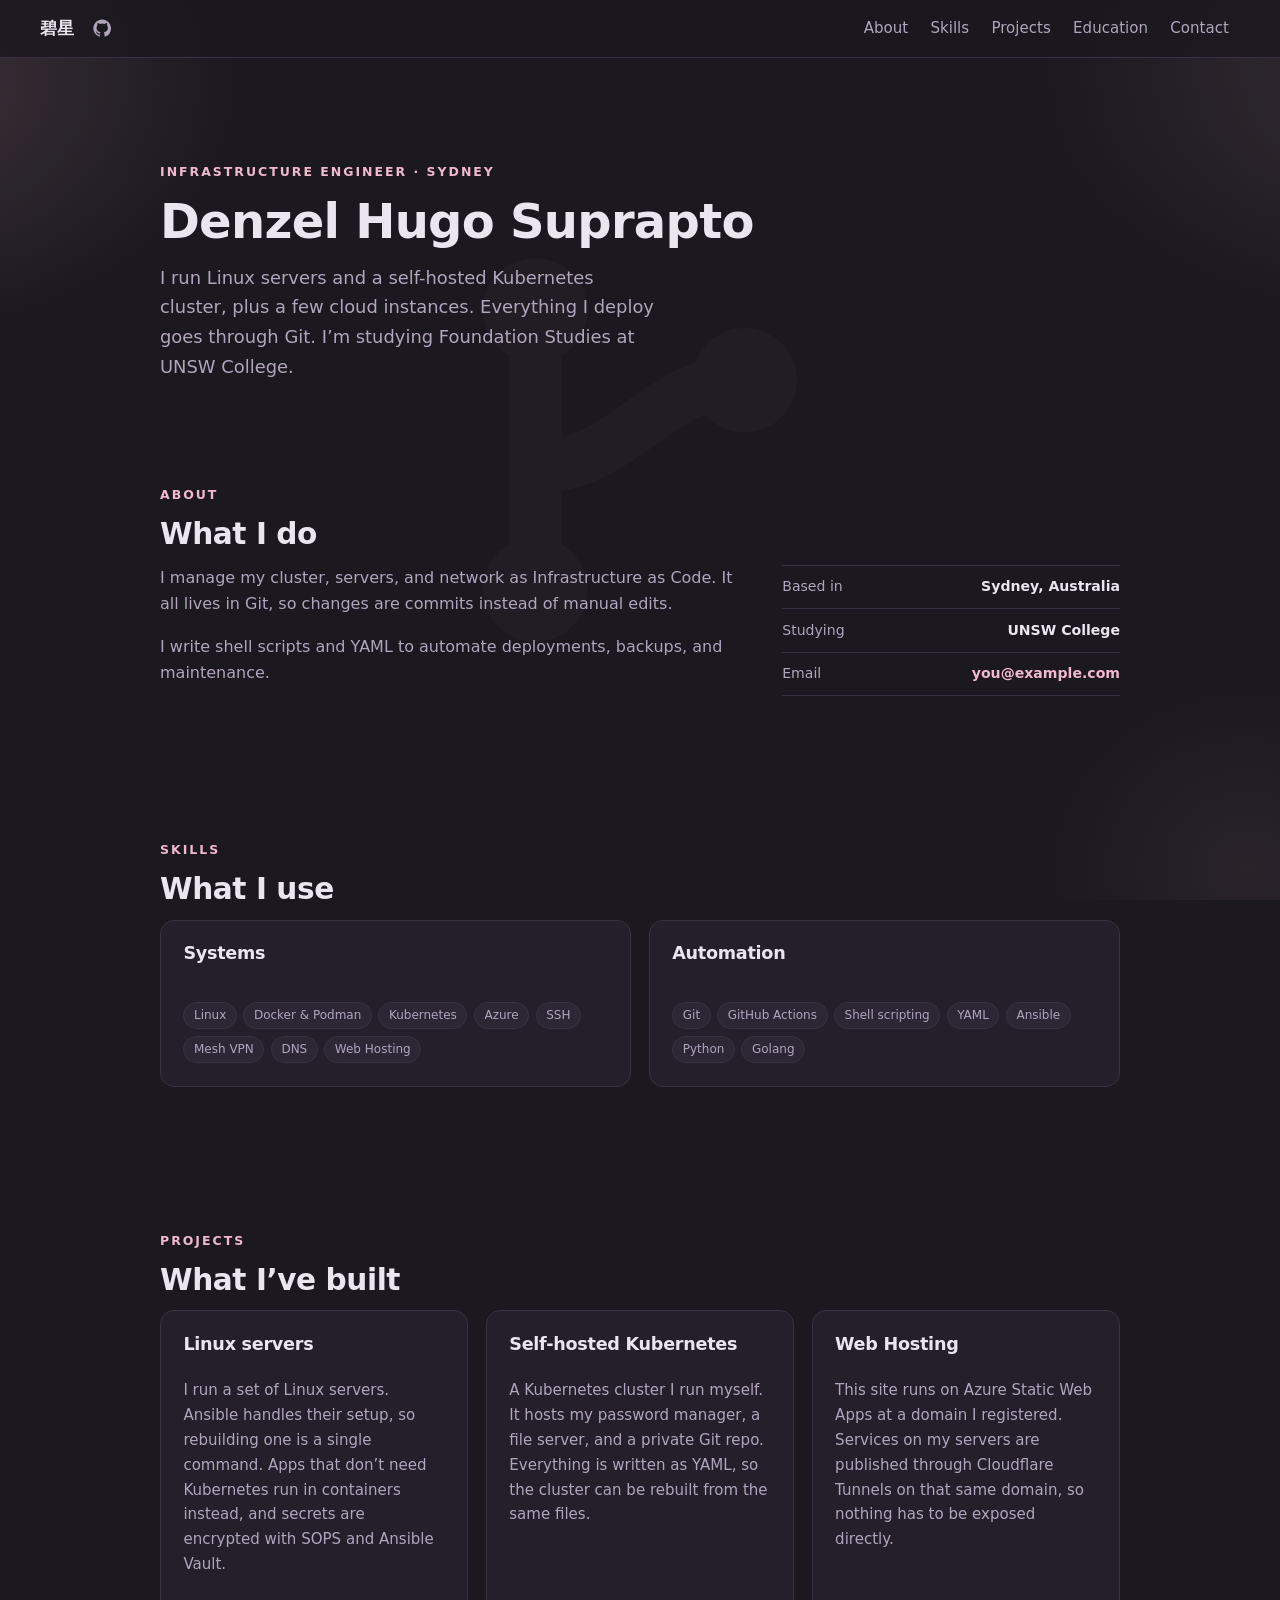
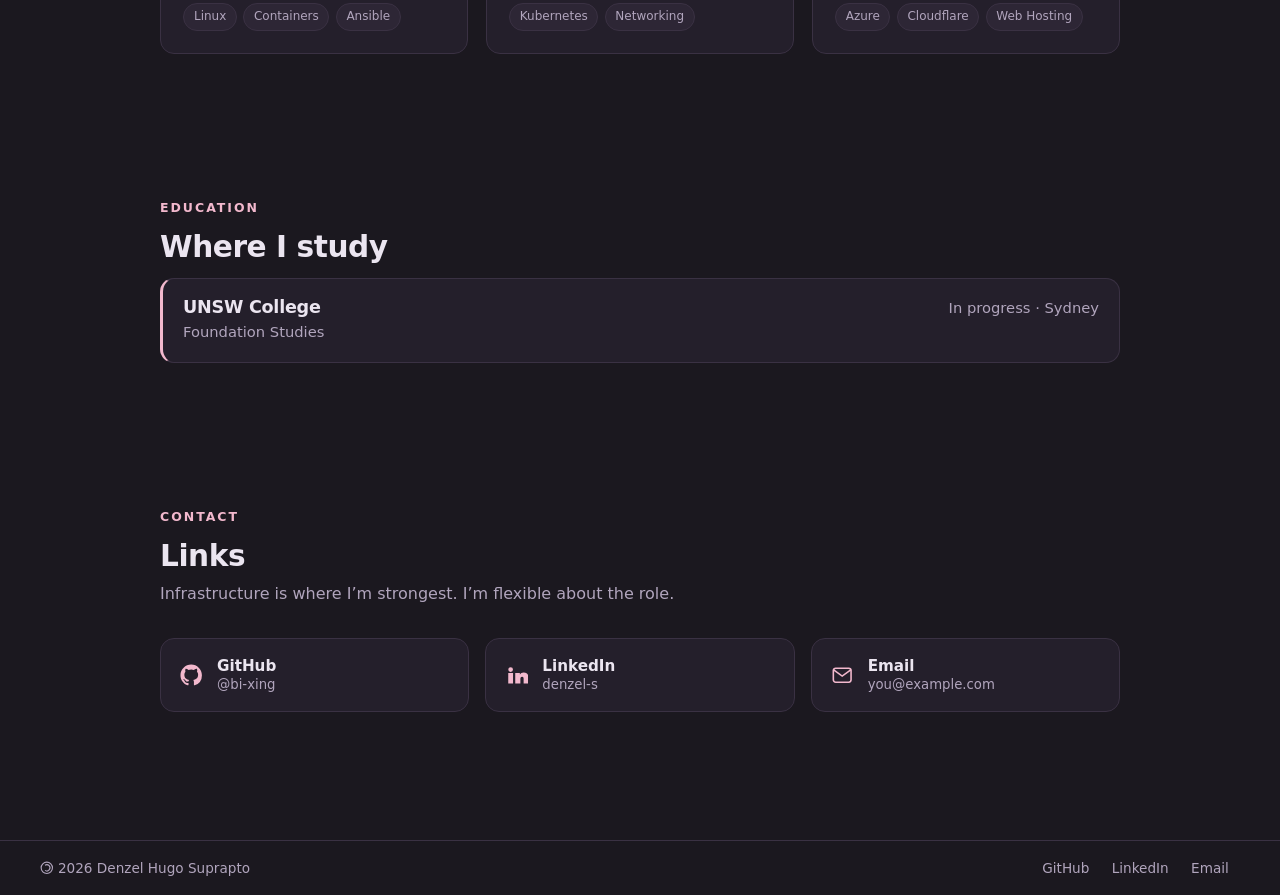
==== src/index.html @ eb2aede3 "Revert "updated title, added the email, edited icon to be cuter 🍥 and others" This reverts commit 9a" ====
<!DOCTYPE html>
<html lang="en">
<head>
<meta charset="utf-8">
<meta name="viewport" content="width=device-width, initial-scale=1">
<title>Denzel Hugo Suprapto — Infrastructure Engineer</title>
<meta name="description" content="Infrastructure engineer in Sydney. I run Linux servers, a self-hosted Kubernetes cluster, and GitOps pipelines. Studying Foundation Studies at UNSW College.">
<meta name="theme-color" content="#1b181f">
<meta name="color-scheme" content="dark">
<link rel="icon" href="favicon.svg" type="image/svg+xml">
<link rel="stylesheet" href="styles.css">
</head>
<body>
<a class="skip-link" href="#main">Skip to content</a>

<header class="site-header">
  <div class="container header-inner">
    <div class="brand-group">
      <a class="brand" href="#top">碧星</a>
      <a class="source" href="https://github.com/bi-xing/website" target="_blank" rel="noopener noreferrer" aria-label="Source code on GitHub">
        <svg viewBox="0 0 24 24" fill="currentColor" aria-hidden="true" focusable="false"><path d="M12 .5C5.73.5.5 5.73.5 12c0 5.08 3.29 9.39 7.86 10.91.58.11.79-.25.79-.56 0-.28-.01-1.02-.02-2-3.2.7-3.88-1.54-3.88-1.54-.52-1.33-1.28-1.68-1.28-1.68-1.05-.72.08-.7.08-.7 1.16.08 1.77 1.19 1.77 1.19 1.03 1.77 2.7 1.26 3.36.96.1-.75.4-1.26.73-1.55-2.55-.29-5.24-1.28-5.24-5.68 0-1.26.45-2.29 1.19-3.09-.12-.29-.52-1.46.11-3.05 0 0 .97-.31 3.18 1.18a11.1 11.1 0 0 1 5.8 0c2.2-1.49 3.17-1.18 3.17-1.18.63 1.59.23 2.76.11 3.05.74.8 1.19 1.83 1.19 3.09 0 4.41-2.69 5.38-5.25 5.67.41.36.78 1.06.78 2.14 0 1.55-.01 2.8-.01 3.18 0 .31.21.68.8.56A11.52 11.52 0 0 0 23.5 12C23.5 5.73 18.27.5 12 .5z"></path></svg>
        <span class="sr-only">(opens in a new tab)</span>
      </a>
    </div>
    <nav class="site-nav" aria-label="Primary">
      <ul>
        <li><a href="#about">About</a></li>
        <li><a href="#skills">Skills</a></li>
        <li><a href="#projects">Projects</a></li>
        <li><a href="#education">Education</a></li>
        <li><a href="#contact">Contact</a></li>
      </ul>
    </nav>
  </div>
</header>

<main id="main">
  <section class="hero" id="top">
    <div class="container">
      <p class="eyebrow">Infrastructure Engineer &middot; Sydney</p>
      <h1>Denzel Hugo Suprapto</h1>
      <p class="lede">I run Linux servers and a self-hosted Kubernetes cluster, plus a few cloud instances. Everything I deploy goes through Git. I&rsquo;m studying Foundation Studies at UNSW College.</p>
    </div>
  </section>

  <section class="section" id="about">
    <div class="container">
      <p class="eyebrow">About</p>
      <h2>What I do</h2>
      <div class="split">
        <div class="prose">
          <p>I manage my cluster, servers, and network as Infrastructure as Code. It all lives in Git, so changes are commits instead of manual edits.</p>
          <p>I write shell scripts and YAML to automate deployments, backups, and maintenance.</p>
        </div>
        <dl class="facts">
          <div><dt>Based in</dt><dd>Sydney, Australia</dd></div>
          <div><dt>Studying</dt><dd>UNSW College</dd></div>
          <!-- TODO: replace with the real email address. -->
          <div><dt>Email</dt><dd><a href="mailto:you@example.com">you@example.com</a></dd></div>
        </dl>
      </div>
    </div>
  </section>

  <section class="section" id="skills">
    <div class="container">
      <p class="eyebrow">Skills</p>
      <h2>What I use</h2>
      <div class="grid">
        <article class="card">
          <h3>Systems</h3>
          <ul class="tags tags-static">
            <li class="tag">Linux</li>
            <li class="tag">Docker &amp; Podman</li>
            <li class="tag">Kubernetes</li>
            <li class="tag">Azure</li>
            <li class="tag">SSH</li>
            <li class="tag">Mesh VPN</li>
            <li class="tag">DNS</li>
            <li class="tag">Web Hosting</li>
          </ul>
        </article>
        <article class="card">
          <h3>Automation</h3>
          <ul class="tags tags-static">
            <li class="tag">Git</li>
            <li class="tag">GitHub Actions</li>
            <li class="tag">Shell scripting</li>
            <li class="tag">YAML</li>
            <li class="tag">Ansible</li>
            <li class="tag">Python</li>
            <li class="tag">Golang</li>
          </ul>
        </article>
      </div>
    </div>
  </section>

  <section class="section" id="projects">
    <div class="container">
      <p class="eyebrow">Projects</p>
      <h2>What I&rsquo;ve built</h2>
      <div class="grid">
        <article class="card">
          <h3>Linux servers</h3>
          <p>I run a set of Linux servers. Ansible handles their setup, so rebuilding one is a single command. Apps that don&rsquo;t need Kubernetes run in containers instead, and secrets are encrypted with SOPS and Ansible Vault.</p>
          <ul class="tags">
            <li class="tag">Linux</li>
            <li class="tag">Containers</li>
            <li class="tag">Ansible</li>
          </ul>
        </article>
        <article class="card">
          <h3>Self-hosted Kubernetes</h3>
          <p>A Kubernetes cluster I run myself. It hosts my password manager, a file server, and a private Git repo. Everything is written as YAML, so the cluster can be rebuilt from the same files.</p>
          <ul class="tags">
            <li class="tag">Kubernetes</li>
            <li class="tag">Networking</li>
          </ul>
        </article>
        <article class="card">
          <h3>Web Hosting</h3>
          <p>This site runs on Azure Static Web Apps at a domain I registered. Services on my servers are published through Cloudflare Tunnels on that same domain, so nothing has to be exposed directly.</p>
          <ul class="tags">
            <li class="tag">Azure</li>
            <li class="tag">Cloudflare</li>
            <li class="tag">Web Hosting</li>
          </ul>
        </article>
      </div>
    </div>
  </section>

  <section class="section" id="education">
    <div class="container">
      <p class="eyebrow">Education</p>
      <h2>Where I study</h2>
      <ul class="entries">
        <li class="entry">
          <div>
            <h3>UNSW College</h3>
            <p>Foundation Studies</p>
          </div>
          <p class="entry-meta">In progress &middot; Sydney</p>
        </li>
      </ul>
    </div>
  </section>

  <section class="section" id="contact">
    <div class="container">
      <p class="eyebrow">Contact</p>
      <h2>Links</h2>
      <p class="section-note">Infrastructure is where I&rsquo;m strongest. I&rsquo;m flexible about the role.</p>
      <ul class="contact-list">
        <li>
          <a class="contact-card" href="https://github.com/bi-xing" target="_blank" rel="noopener noreferrer">
            <svg class="contact-icon" viewBox="0 0 24 24" fill="currentColor" aria-hidden="true" focusable="false">
              <path d="M12 .5C5.73.5.5 5.73.5 12c0 5.08 3.29 9.39 7.86 10.91.58.11.79-.25.79-.56 0-.28-.01-1.02-.02-2-3.2.7-3.88-1.54-3.88-1.54-.52-1.33-1.28-1.68-1.28-1.68-1.05-.72.08-.7.08-.7 1.16.08 1.77 1.19 1.77 1.19 1.03 1.77 2.7 1.26 3.36.96.1-.75.4-1.26.73-1.55-2.55-.29-5.24-1.28-5.24-5.68 0-1.26.45-2.29 1.19-3.09-.12-.29-.52-1.46.11-3.05 0 0 .97-.31 3.18 1.18a11.1 11.1 0 0 1 5.8 0c2.2-1.49 3.17-1.18 3.17-1.18.63 1.59.23 2.76.11 3.05.74.8 1.19 1.83 1.19 3.09 0 4.41-2.69 5.38-5.25 5.67.41.36.78 1.06.78 2.14 0 1.55-.01 2.8-.01 3.18 0 .31.21.68.8.56A11.52 11.52 0 0 0 23.5 12C23.5 5.73 18.27.5 12 .5z"></path>
            </svg>
            <span class="contact-body">
              <span class="contact-label">GitHub</span>
              <span class="contact-handle">@bi-xing</span>
            </span>
            <span class="sr-only">(opens in a new tab)</span>
          </a>
        </li>
        <li>
          <a class="contact-card" href="https://www.linkedin.com/in/denzel-s-09708a3b6/" target="_blank" rel="noopener noreferrer">
            <svg class="contact-icon" viewBox="0 0 24 24" fill="currentColor" aria-hidden="true" focusable="false">
              <path d="M4.98 3.5a2.5 2.5 0 1 1 0 5 2.5 2.5 0 0 1 0-5zM2.4 9.75h5.16V21H2.4zM9.9 9.75h4.95v1.54h.07c.69-1.17 2.12-2.1 4.02-2.1 4.3 0 5.1 2.62 5.1 6.03V21h-5.16v-4.7c0-1.12-.02-2.56-1.6-2.56-1.6 0-1.85 1.2-1.85 2.48V21H9.9z"></path>
            </svg>
            <span class="contact-body">
              <span class="contact-label">LinkedIn</span>
              <span class="contact-handle">denzel-s</span>
            </span>
            <span class="sr-only">(opens in a new tab)</span>
          </a>
        </li>

        <!-- TODO: replace with the real email address. -->
        <li>
          <a class="contact-card" href="mailto:you@example.com">
            <svg class="contact-icon" viewBox="0 0 24 24" fill="none" stroke="currentColor" stroke-width="1.7" stroke-linecap="round" aria-hidden="true" focusable="false">
              <rect x="2.5" y="4.5" width="19" height="15" rx="2.5"></rect>
              <path d="m3.2 6.5 8.8 6.4 8.8-6.4"></path>
            </svg>
            <span class="contact-body">
              <span class="contact-label">Email</span>
              <span class="contact-handle">you@example.com</span>
            </span>
          </a>
        </li>
      </ul>
    </div>
  </section>
</main>

<footer class="site-footer">
  <div class="container footer-inner">
    <p class="footer-note"><svg class="copyleft" viewBox="0 0 24 24" fill="none" stroke="currentColor" stroke-width="2" aria-hidden="true" focusable="false"><circle cx="12" cy="12" r="10"></circle><path d="M8.85 7.5A5.5 5.5 0 1 1 8.85 16.5"></path></svg> 2026 Denzel Hugo Suprapto</p>
    <ul class="footer-links">
      <li><a href="https://github.com/bi-xing" target="_blank" rel="noopener noreferrer">GitHub</a></li>
      <li><a href="https://www.linkedin.com/in/denzel-s-09708a3b6/" target="_blank" rel="noopener noreferrer">LinkedIn</a></li>
      <!-- TODO: replace with the real email address. -->
      <li><a href="mailto:you@example.com">Email</a></li>
    </ul>
  </div>
</footer>
</body>
</html>
---- src/styles.css ----
:root {
  color-scheme: dark;

  --bg: #1b181f;
  --surface: #241f2b;
  --surface-2: #2d2635;
  --text: #ebe5f0;
  --muted: #b1a5bd;
  --border: #3a3143;
  --accent: #f2b8cd;
  --accent-ink: #2a1a22;
  --accent-quiet: rgba(242, 184, 205, 0.13);
  --accent-orb: rgba(242, 184, 205, 0.07);
  --ok: #83d6a8;
  --shadow: 0 14px 34px -22px rgba(0, 0, 0, 0.95);
  --header-bg: rgba(27, 24, 31, 0.78);

  --font: ui-sans-serif, system-ui, -apple-system, "Segoe UI", Roboto,
    "Helvetica Neue", Arial, sans-serif;
  --radius: 14px;
  --maxw: 60rem;
  --ease: background-color 0.25s ease, color 0.25s ease, border-color 0.25s ease;
}

*,
*::before,
*::after {
  box-sizing: border-box;
}

html {
  scroll-behavior: smooth;
}

body {
  margin: 0;
  background-color: var(--bg);
  color: var(--text);
  font: 16px/1.65 var(--font);
  -webkit-font-smoothing: antialiased;
  transition: var(--ease);
}

body::before {
  content: "";
  position: fixed;
  inset: 0;
  z-index: -1;
  pointer-events: none;
  background:
    radial-gradient(48rem 26rem at -17rem 5rem, var(--accent-quiet), transparent 68%),
    radial-gradient(34rem 22rem at calc(100% + 8rem) 5rem, var(--accent-quiet), transparent 70%),
    radial-gradient(24rem 20rem at -4.5rem 5rem, var(--accent-orb), transparent 84%),
    radial-gradient(20rem 18rem at calc(100% - 2rem) calc(100% - 2rem), var(--accent-orb), transparent 68%);
}

@media (prefers-reduced-motion: no-preference) {
  body::before {
    animation: orb-drift 42s ease-in-out infinite alternate;
  }
}

@keyframes orb-drift {
  from {
    transform: translate3d(-3%, -2%, 0) scale(1);
  }
  to {
    transform: translate3d(3%, 2.5%, 0) scale(1.08);
  }
}

body::after {
  content: "";
  position: fixed;
  inset: 0;
  margin: auto;
  width: 62vmin;
  height: 62vmin;
  z-index: -1;
  pointer-events: none;
  opacity: 0.03;
  background: url("logo.svg") no-repeat center / contain;
}

h1,
h2,
h3 {
  line-height: 1.16;
  letter-spacing: -0.015em;
  margin: 0 0 0.85rem;
  text-wrap: balance;
}

h1 {
  font-size: clamp(2rem, 5.2vw, 3rem);
  max-width: 34ch;
}

h2 {
  font-size: clamp(1.4rem, 3vw, 1.85rem);
}

h3 {
  font-size: 1.1rem;
}

p {
  margin: 0 0 1rem;
}

p:last-child {
  margin-bottom: 0;
}

a {
  color: var(--accent);
}

:focus-visible {
  outline: 2px solid var(--accent);
  outline-offset: 3px;
}

.container {
  width: min(100% - 2.5rem, var(--maxw));
  margin-inline: auto;
}

.sr-only {
  position: absolute;
  width: 1px;
  height: 1px;
  margin: -1px;
  padding: 0;
  overflow: hidden;
  clip-path: inset(50%);
  white-space: nowrap;
  border: 0;
}

.skip-link {
  position: absolute;
  left: -9999px;
}

.skip-link:focus {
  left: 1rem;
  top: 1rem;
  z-index: 50;
  padding: 0.6rem 1rem;
  border-radius: 999px;
  background: var(--accent);
  color: var(--accent-ink);
  font-weight: 600;
  text-decoration: none;
}

.site-header {
  position: sticky;
  top: 0;
  z-index: 20;
  background: var(--header-bg);
  border-bottom: 1px solid var(--border);
  backdrop-filter: blur(10px);
  transition: var(--ease);
}

.header-inner {
  display: flex;
  align-items: center;
  justify-content: space-between;
  gap: 1rem;
  width: 100%;
  max-width: none;
  padding-inline: clamp(1.25rem, 4vw, 2.5rem);
}

.brand {
  font-weight: 700;
  font-size: 1.05rem;
  letter-spacing: -0.01em;
  color: var(--text);
  text-decoration: none;
}

.brand-group {
  display: flex;
  align-items: center;
  gap: 0.9rem;
}

.source {
  display: flex;
  align-items: center;
  justify-content: center;
  padding: 0.3rem;
  color: var(--muted);
  transition: var(--ease);
}

.source svg {
  width: 1.15rem;
  height: 1.15rem;
}

.source:hover {
  color: var(--accent);
}

.site-nav ul {
  display: flex;
  align-items: center;
  margin: 0;
  padding: 0;
  list-style: none;
}

.site-nav li {
  display: flex;
}

.site-nav a {
  display: flex;
  align-items: center;
  padding: 1rem 0.7rem;
  color: var(--muted);
  font-size: 0.94rem;
  font-weight: 500;
  text-decoration: none;
  transition: var(--ease);
}

.site-nav a:hover {
  color: var(--accent);
  background: var(--accent-quiet);
}

.hero {
  padding-block: clamp(3.5rem, 10vw, 6.5rem) clamp(1rem, 3vw, 2rem);
}

.eyebrow {
  margin: 0 0 0.7rem;
  font-size: 0.78rem;
  font-weight: 700;
  letter-spacing: 0.16em;
  text-transform: uppercase;
  color: var(--accent);
}

.lede {
  max-width: 44ch;
  margin-bottom: 1.7rem;
  font-size: clamp(1rem, 1.6vw, 1.12rem);
  color: var(--muted);
}

.section {
  padding-block: clamp(2.75rem, 7vw, 4.5rem);
  scroll-margin-top: 5rem;
}

.section-note {
  max-width: 60ch;
  margin: -0.35rem 0 1.9rem;
  color: var(--muted);
  text-wrap: balance;
}

.split {
  display: grid;
  grid-template-columns: minmax(0, 1.7fr) minmax(0, 1fr);
  gap: clamp(1.5rem, 4vw, 3rem);
  align-items: start;
}

.prose p {
  color: var(--muted);
}

.facts {
  margin: 0;
  border-top: 1px solid var(--border);
}

.facts > div {
  display: flex;
  justify-content: space-between;
  gap: 1rem;
  padding: 0.6rem 0;
  border-bottom: 1px solid var(--border);
}

.facts dt {
  color: var(--muted);
  font-size: 0.88rem;
}

.facts dd {
  margin: 0;
  font-size: 0.88rem;
  font-weight: 600;
  text-align: right;
}

.facts dd a {
  text-decoration: none;
}

.entries {
  display: grid;
  gap: 0.85rem;
  margin: 0;
  padding: 0;
  list-style: none;
}

.entry {
  display: flex;
  flex-wrap: wrap;
  align-items: baseline;
  justify-content: space-between;
  gap: 0.2rem 1.25rem;
  padding: 1.1rem 1.25rem;
  border: 1px solid var(--border);
  border-left: 3px solid var(--accent);
  border-radius: var(--radius);
  background: var(--surface);
  transition: var(--ease);
}

.entry h3 {
  margin: 0 0 0.15rem;
}

.entry p {
  margin: 0;
  color: var(--muted);
  font-size: 0.92rem;
}

.entry-meta {
  font-size: 0.85rem;
}

.grid {
  display: grid;
  grid-template-columns: repeat(auto-fit, minmax(min(17rem, 100%), 1fr));
  gap: 1.1rem;
}

.card {
  display: flex;
  flex-direction: column;
  gap: 0.65rem;
  padding: 1.4rem;
  border: 1px solid var(--border);
  border-radius: var(--radius);
  background: var(--surface);
  transition: var(--ease), transform 0.18s ease, box-shadow 0.18s ease;
}

.card:hover {
  border-color: var(--accent);
  box-shadow: var(--shadow);
  transform: translateY(-3px);
}

.card p {
  color: var(--muted);
  font-size: 0.94rem;
}

.tags {
  display: flex;
  flex-wrap: wrap;
  gap: 0.4rem;
  margin: auto 0 0;
  padding: 0;
  list-style: none;
}

.tags-static {
  margin-top: 0.9rem;
}

.tag {
  padding: 0.18rem 0.6rem;
  border: 1px solid var(--border);
  border-radius: 999px;
  background: var(--surface-2);
  color: var(--muted);
  font-size: 0.75rem;
}

.contact-list {
  display: grid;
  grid-template-columns: repeat(auto-fit, minmax(min(16rem, 100%), 1fr));
  gap: 1rem;
  margin: 0;
  padding: 0;
  list-style: none;
}

.contact-card {
  display: flex;
  align-items: center;
  gap: 0.9rem;
  height: 100%;
  padding: 1.05rem 1.2rem;
  border: 1px solid var(--border);
  border-radius: var(--radius);
  background: var(--surface);
  color: var(--text);
  text-decoration: none;
  transition: var(--ease), transform 0.18s ease;
}

a.contact-card:hover {
  border-color: var(--accent);
  transform: translateY(-3px);
}

.contact-icon {
  flex: none;
  width: 1.4rem;
  height: 1.4rem;
  color: var(--accent);
}

.contact-body {
  display: flex;
  flex-direction: column;
  line-height: 1.35;
}

.contact-label {
  font-weight: 600;
  font-size: 0.95rem;
}

.contact-handle {
  color: var(--muted);
  font-size: 0.83rem;
}

.site-footer {
  margin-top: clamp(2rem, 5vw, 3.5rem);
  border-top: 1px solid var(--border);
}

.footer-inner {
  display: flex;
  flex-wrap: wrap;
  align-items: center;
  justify-content: space-between;
  gap: 0.75rem 1.5rem;
  width: 100%;
  max-width: none;
  padding-inline: clamp(1.25rem, 4vw, 2.5rem);
}

.footer-note {
  margin: 0;
  color: var(--muted);
  font-size: 0.85rem;
}

.copyleft {
  width: 1em;
  height: 1em;
  vertical-align: -0.125em;
}

.footer-links {
  display: flex;
  flex-wrap: wrap;
  margin: 0;
  padding: 0;
  list-style: none;
  font-size: 0.85rem;
}

.footer-links li {
  display: flex;
}

.footer-links a {
  display: flex;
  align-items: center;
  padding: 1rem 0.7rem;
  color: var(--muted);
  text-decoration: none;
  transition: var(--ease);
}

.footer-links a:hover {
  color: var(--accent);
  background: var(--accent-quiet);
}

@media (max-width: 42rem) {
  .split {
    grid-template-columns: 1fr;
  }

  .header-inner {
    flex-wrap: wrap;
    row-gap: 0;
  }

  .site-nav ul {
    flex-wrap: wrap;
    row-gap: 0;
  }

  .site-nav a {
    padding-block: 0.65rem;
    font-size: 0.88rem;
  }
}

@media (prefers-reduced-motion: reduce) {
  html {
    scroll-behavior: auto;
  }

  *,
  *::before,
  *::after {
    transition-duration: 0.01ms !important;
    animation-duration: 0.01ms !important;
  }
}
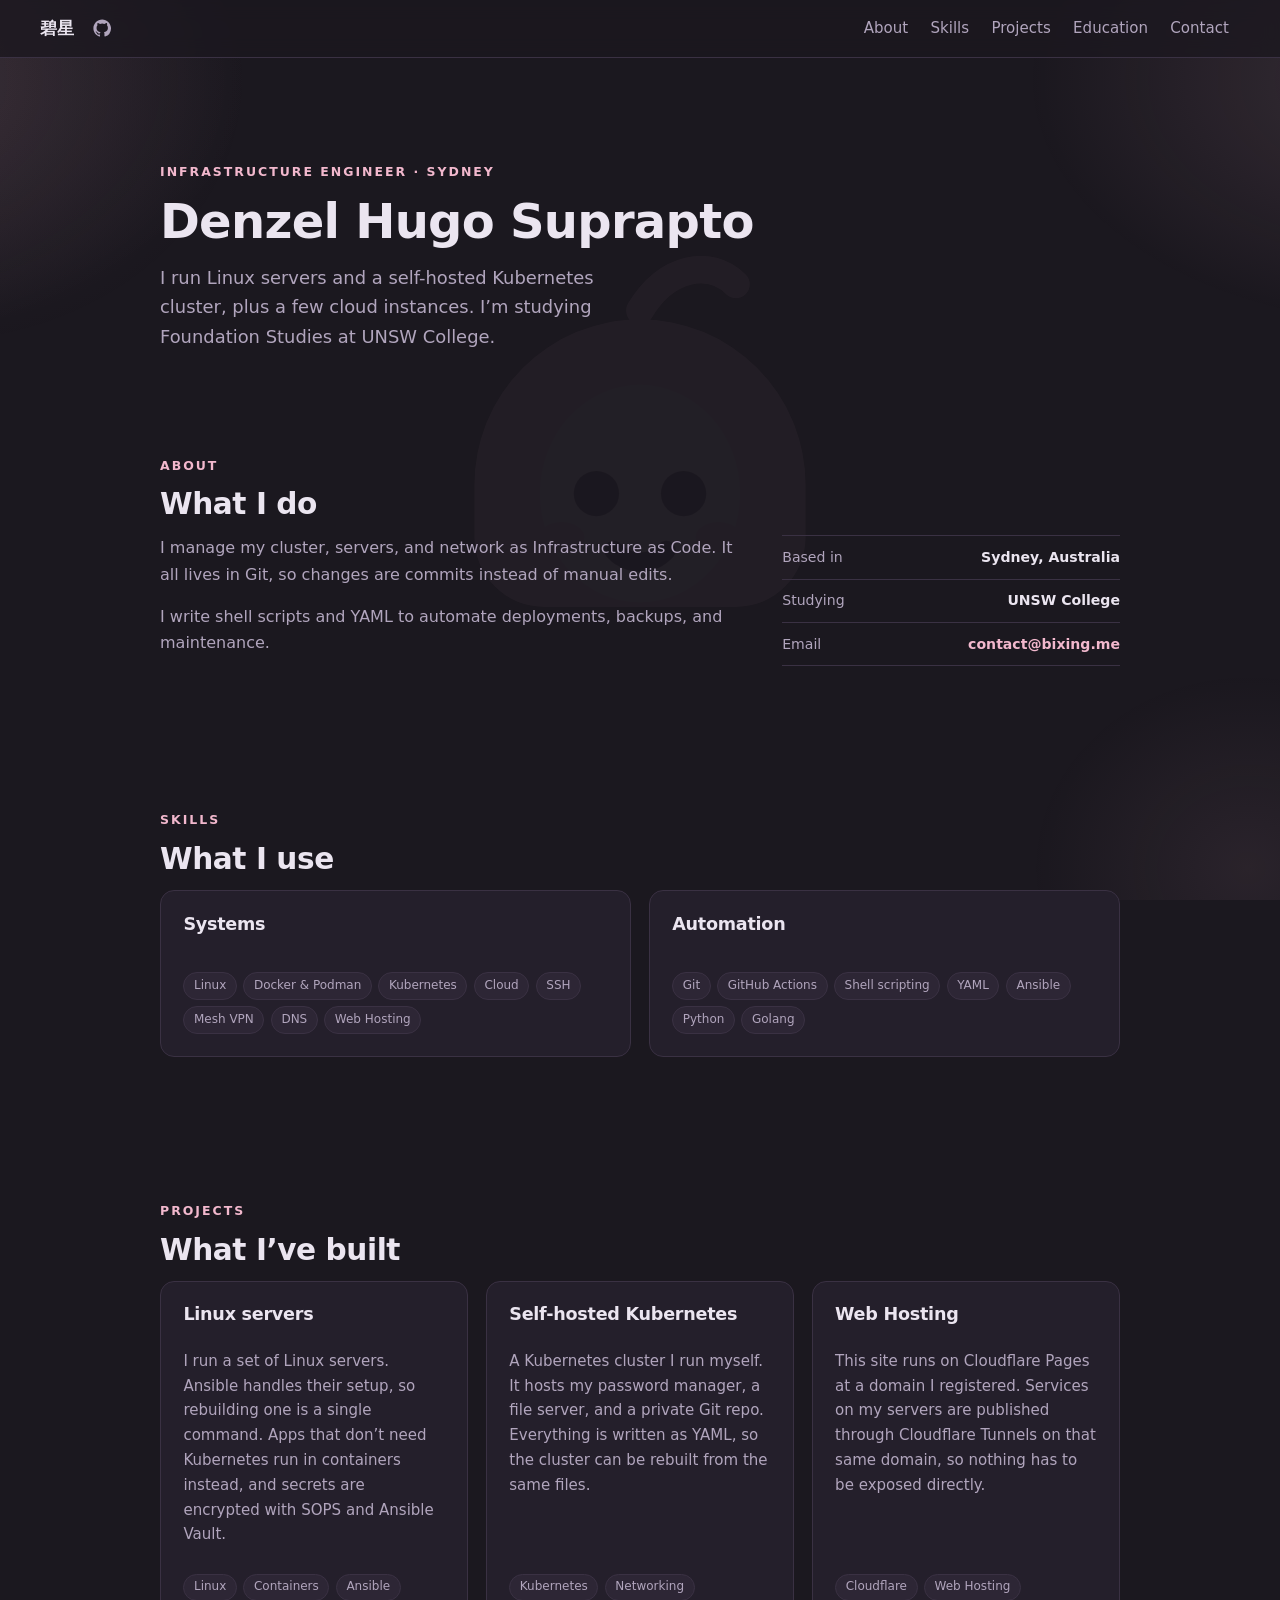
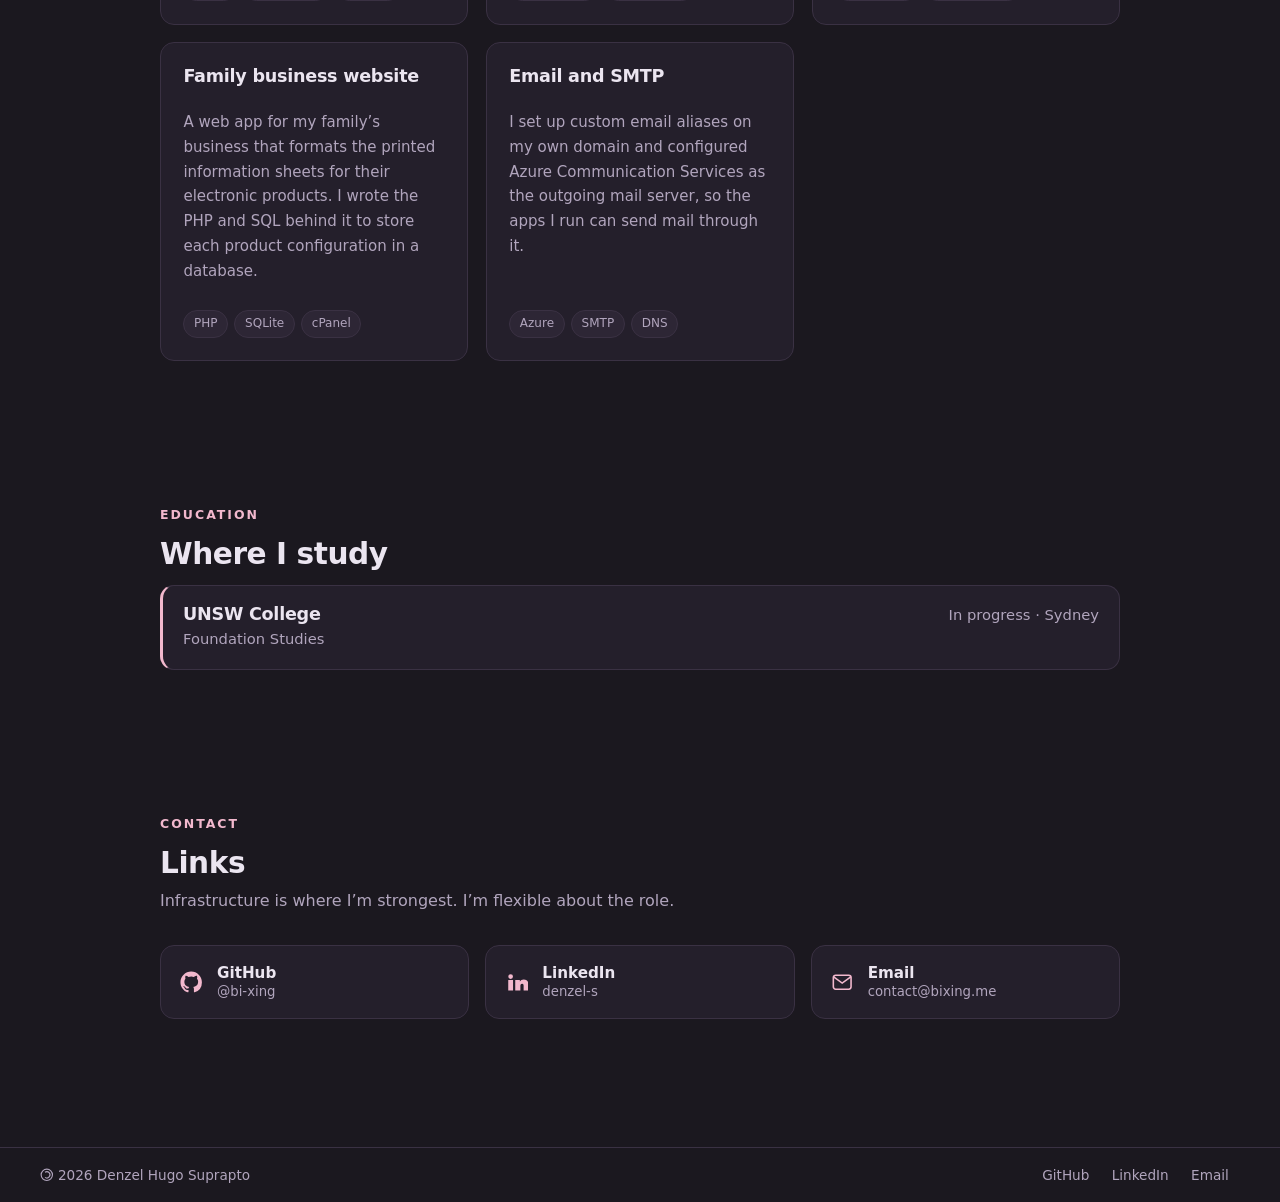
==== commit 1ef5cd6c: "updated title, added email, and edited the icon to be cuter 🍥 and others" ====
--- a/src/index.html
+++ b/src/index.html
@@ -3,7 +3,7 @@
 <head>
 <meta charset="utf-8">
 <meta name="viewport" content="width=device-width, initial-scale=1">
-<title>Denzel Hugo Suprapto — Infrastructure Engineer</title>
+<title>My Portfolio</title>
 <meta name="description" content="Infrastructure engineer in Sydney. I run Linux servers, a self-hosted Kubernetes cluster, and GitOps pipelines. Studying Foundation Studies at UNSW College.">
 <meta name="theme-color" content="#1b181f">
 <meta name="color-scheme" content="dark">
@@ -39,7 +39,7 @@
     <div class="container">
       <p class="eyebrow">Infrastructure Engineer &middot; Sydney</p>
       <h1>Denzel Hugo Suprapto</h1>
-      <p class="lede">I run Linux servers and a self-hosted Kubernetes cluster, plus a few cloud instances. Everything I deploy goes through Git. I&rsquo;m studying Foundation Studies at UNSW College.</p>
+      <p class="lede">I run Linux servers and a self-hosted Kubernetes cluster, plus a few cloud instances. I&rsquo;m studying Foundation Studies at UNSW College.</p>
     </div>
   </section>
 
@@ -55,8 +55,7 @@
         <dl class="facts">
           <div><dt>Based in</dt><dd>Sydney, Australia</dd></div>
           <div><dt>Studying</dt><dd>UNSW College</dd></div>
-          <!-- TODO: replace with the real email address. -->
-          <div><dt>Email</dt><dd><a href="mailto:you@example.com">you@example.com</a></dd></div>
+          <div><dt>Email</dt><dd><a href="mailto:contact@bixing.me">contact@bixing.me</a></dd></div>
         </dl>
       </div>
     </div>
@@ -73,7 +72,7 @@
             <li class="tag">Linux</li>
             <li class="tag">Docker &amp; Podman</li>
             <li class="tag">Kubernetes</li>
-            <li class="tag">Azure</li>
+            <li class="tag">Cloud</li>
             <li class="tag">SSH</li>
             <li class="tag">Mesh VPN</li>
             <li class="tag">DNS</li>
@@ -120,11 +119,28 @@
         </article>
         <article class="card">
           <h3>Web Hosting</h3>
-          <p>This site runs on Azure Static Web Apps at a domain I registered. Services on my servers are published through Cloudflare Tunnels on that same domain, so nothing has to be exposed directly.</p>
-          <ul class="tags">
-            <li class="tag">Azure</li>
+          <p>This site runs on Cloudflare Pages at a domain I registered. Services on my servers are published through Cloudflare Tunnels on that same domain, so nothing has to be exposed directly.</p>
+          <ul class="tags">
             <li class="tag">Cloudflare</li>
             <li class="tag">Web Hosting</li>
+          </ul>
+        </article>
+        <article class="card">
+          <h3>Family business website</h3>
+          <p>A web app for my family&rsquo;s business that formats the printed information sheets for their electronic products. I wrote the PHP and SQL behind it to store each product configuration in a database.</p>
+          <ul class="tags">
+            <li class="tag">PHP</li>
+            <li class="tag">SQLite</li>
+            <li class="tag">cPanel</li>
+          </ul>
+        </article>
+        <article class="card">
+          <h3>Email and SMTP</h3>
+          <p>I set up custom email aliases on my own domain and configured Azure Communication Services as the outgoing mail server, so the apps I run can send mail through it.</p>
+          <ul class="tags">
+            <li class="tag">Azure</li>
+            <li class="tag">SMTP</li>
+            <li class="tag">DNS</li>
           </ul>
         </article>
       </div>
@@ -178,16 +194,15 @@
           </a>
         </li>
 
-        <!-- TODO: replace with the real email address. -->
         <li>
-          <a class="contact-card" href="mailto:you@example.com">
+          <a class="contact-card" href="mailto:contact@bixing.me">
             <svg class="contact-icon" viewBox="0 0 24 24" fill="none" stroke="currentColor" stroke-width="1.7" stroke-linecap="round" aria-hidden="true" focusable="false">
               <rect x="2.5" y="4.5" width="19" height="15" rx="2.5"></rect>
               <path d="m3.2 6.5 8.8 6.4 8.8-6.4"></path>
             </svg>
             <span class="contact-body">
               <span class="contact-label">Email</span>
-              <span class="contact-handle">you@example.com</span>
+              <span class="contact-handle">contact@bixing.me</span>
             </span>
           </a>
         </li>
@@ -202,8 +217,7 @@
     <ul class="footer-links">
       <li><a href="https://github.com/bi-xing" target="_blank" rel="noopener noreferrer">GitHub</a></li>
       <li><a href="https://www.linkedin.com/in/denzel-s-09708a3b6/" target="_blank" rel="noopener noreferrer">LinkedIn</a></li>
-      <!-- TODO: replace with the real email address. -->
-      <li><a href="mailto:you@example.com">Email</a></li>
+      <li><a href="mailto:contact@bixing.me">Email</a></li>
     </ul>
   </div>
 </footer>
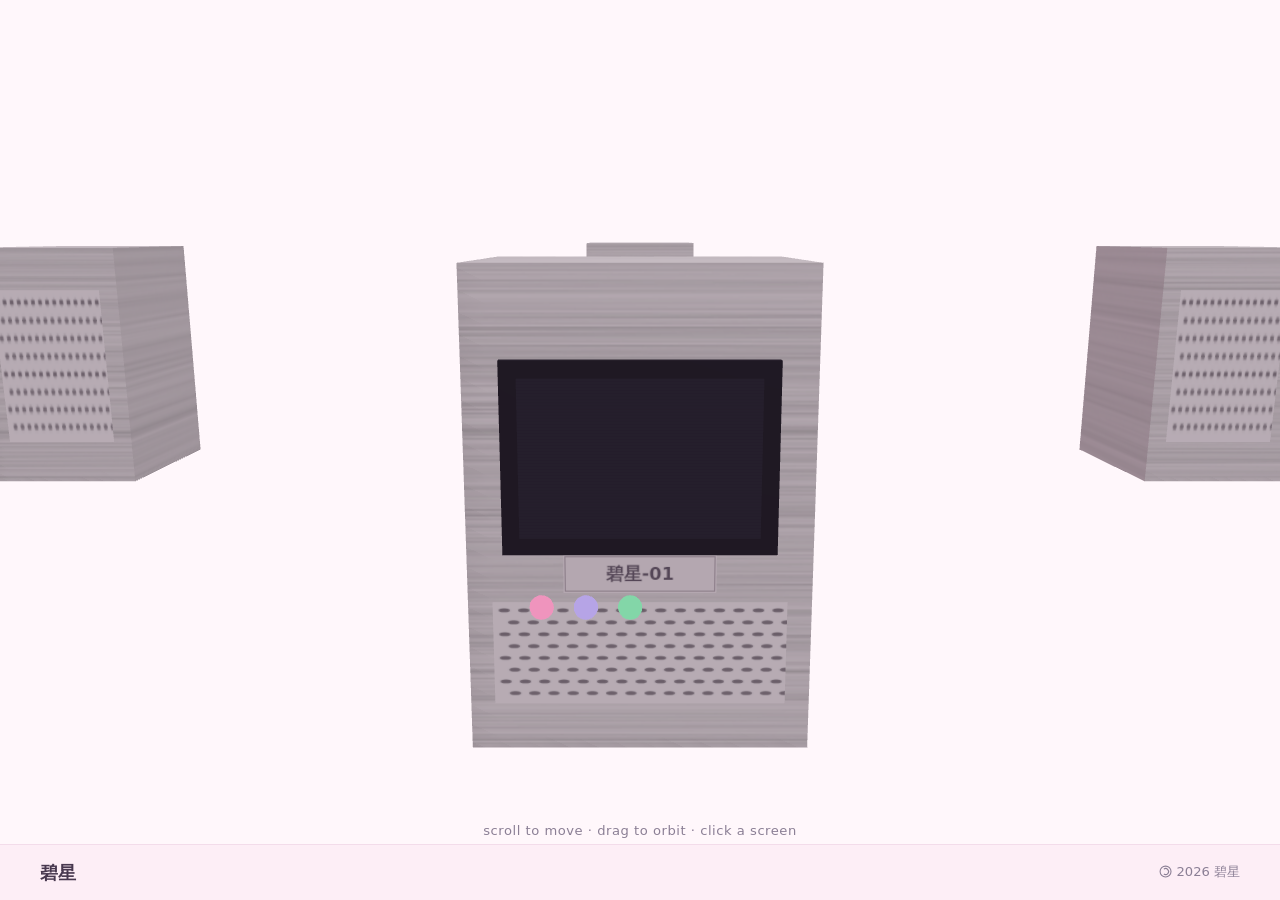
==== commit 30860bfc: "added threejs to root of website, modified testing with new python script to load up new images, add" ====
--- a/src/index.html
+++ b/src/index.html
@@ -3,223 +3,128 @@
 <head>
 <meta charset="utf-8">
 <meta name="viewport" content="width=device-width, initial-scale=1">
-<title>My Portfolio</title>
-<meta name="description" content="Infrastructure engineer in Sydney. I run Linux servers, a self-hosted Kubernetes cluster, and GitOps pipelines. Studying Foundation Studies at UNSW College.">
-<meta name="theme-color" content="#1b181f">
-<meta name="color-scheme" content="dark">
+<title>碧星</title>
+<meta name="description" content="Linux, servers, and assorted anime moments. My corner of the internet.">
+<meta name="theme-color" content="#fff7fb">
+<meta name="color-scheme" content="light">
+<script>
+// Decide before first paint whether the 3D scene is coming, so the plain
+// sections never flash on screen first. main.js removes this class once the
+// scene is up (or hands the sections back if 3D can't run).
+(function () {
+  try {
+    var reduce = window.matchMedia('(prefers-reduced-motion: reduce)').matches;
+    var c = document.createElement('canvas');
+    var gl = !!(window.WebGLRenderingContext && (c.getContext('webgl2') || c.getContext('webgl')));
+    if (gl && !reduce) {
+      document.documentElement.classList.add('pending3d');
+      // safety: if the 3D bundle never arrives, reveal the plain content
+      window.setTimeout(function () {
+        document.documentElement.classList.remove('pending3d');
+      }, 5000);
+    }
+  } catch (e) { /* no WebGL: just show the plain content */ }
+})();
+</script>
 <link rel="icon" href="favicon.svg" type="image/svg+xml">
 <link rel="stylesheet" href="styles.css">
 </head>
-<body>
+<body class="no-js">
 <a class="skip-link" href="#main">Skip to content</a>
 
-<header class="site-header">
-  <div class="container header-inner">
-    <div class="brand-group">
-      <a class="brand" href="#top">碧星</a>
-      <a class="source" href="https://github.com/bi-xing/website" target="_blank" rel="noopener noreferrer" aria-label="Source code on GitHub">
-        <svg viewBox="0 0 24 24" fill="currentColor" aria-hidden="true" focusable="false"><path d="M12 .5C5.73.5.5 5.73.5 12c0 5.08 3.29 9.39 7.86 10.91.58.11.79-.25.79-.56 0-.28-.01-1.02-.02-2-3.2.7-3.88-1.54-3.88-1.54-.52-1.33-1.28-1.68-1.28-1.68-1.05-.72.08-.7.08-.7 1.16.08 1.77 1.19 1.77 1.19 1.03 1.77 2.7 1.26 3.36.96.1-.75.4-1.26.73-1.55-2.55-.29-5.24-1.28-5.24-5.68 0-1.26.45-2.29 1.19-3.09-.12-.29-.52-1.46.11-3.05 0 0 .97-.31 3.18 1.18a11.1 11.1 0 0 1 5.8 0c2.2-1.49 3.17-1.18 3.17-1.18.63 1.59.23 2.76.11 3.05.74.8 1.19 1.83 1.19 3.09 0 4.41-2.69 5.38-5.25 5.67.41.36.78 1.06.78 2.14 0 1.55-.01 2.8-.01 3.18 0 .31.21.68.8.56A11.52 11.52 0 0 0 23.5 12C23.5 5.73 18.27.5 12 .5z"></path></svg>
-        <span class="sr-only">(opens in a new tab)</span>
-      </a>
-    </div>
-    <nav class="site-nav" aria-label="Primary">
-      <ul>
-        <li><a href="#about">About</a></li>
-        <li><a href="#skills">Skills</a></li>
-        <li><a href="#projects">Projects</a></li>
-        <li><a href="#education">Education</a></li>
-        <li><a href="#contact">Contact</a></li>
-      </ul>
-    </nav>
-  </div>
-</header>
+<div class="boot" aria-hidden="true">
+  <img class="boot-gif" src="/images/sakiko-sip.gif" alt="">
+  <p class="boot-name">碧星</p>
+  <div class="boot-bar"><span></span></div>
+</div>
 
-<main id="main">
-  <section class="hero" id="top">
-    <div class="container">
-      <p class="eyebrow">Infrastructure Engineer &middot; Sydney</p>
-      <h1>Denzel Hugo Suprapto</h1>
-      <p class="lede">I run Linux servers and a self-hosted Kubernetes cluster, plus a few cloud instances. I&rsquo;m studying Foundation Studies at UNSW College.</p>
-    </div>
-  </section>
+<div class="gif-bank" aria-hidden="true"></div>
 
-  <section class="section" id="about">
-    <div class="container">
-      <p class="eyebrow">About</p>
-      <h2>What I do</h2>
-      <div class="split">
-        <div class="prose">
-          <p>I manage my cluster, servers, and network as Infrastructure as Code. It all lives in Git, so changes are commits instead of manual edits.</p>
-          <p>I write shell scripts and YAML to automate deployments, backups, and maintenance.</p>
-        </div>
-        <dl class="facts">
-          <div><dt>Based in</dt><dd>Sydney, Australia</dd></div>
-          <div><dt>Studying</dt><dd>UNSW College</dd></div>
-          <div><dt>Email</dt><dd><a href="mailto:contact@bixing.me">contact@bixing.me</a></dd></div>
-        </dl>
+<canvas id="scene3d" class="scene3d" aria-hidden="true"></canvas>
+
+<main class="scene" id="main">
+  <p class="scene-hud" aria-hidden="true">scroll to move &middot; drag to orbit &middot; click a screen</p>
+
+  <section class="window" id="about" aria-labelledby="about-title">
+    <div class="window-box">
+      <div class="window-bar">
+        <span class="window-title" id="about-title">About</span>
+        <button type="button" class="window-close" aria-label="Close">&times;</button>
+      </div>
+      <div class="window-body center">
+        <h2>Hi, I&rsquo;m 碧星.</h2>
+        <p>I run Linux servers and a small Kubernetes cluster because I find it fun, and I made this website because I could.</p>
       </div>
     </div>
   </section>
 
-  <section class="section" id="skills">
-    <div class="container">
-      <p class="eyebrow">Skills</p>
-      <h2>What I use</h2>
-      <div class="grid">
-        <article class="card">
-          <h3>Systems</h3>
-          <ul class="tags tags-static">
-            <li class="tag">Linux</li>
-            <li class="tag">Docker &amp; Podman</li>
-            <li class="tag">Kubernetes</li>
-            <li class="tag">Cloud</li>
-            <li class="tag">SSH</li>
-            <li class="tag">Mesh VPN</li>
-            <li class="tag">DNS</li>
-            <li class="tag">Web Hosting</li>
-          </ul>
-        </article>
-        <article class="card">
-          <h3>Automation</h3>
-          <ul class="tags tags-static">
-            <li class="tag">Git</li>
-            <li class="tag">GitHub Actions</li>
-            <li class="tag">Shell scripting</li>
-            <li class="tag">YAML</li>
-            <li class="tag">Ansible</li>
-            <li class="tag">Python</li>
-            <li class="tag">Golang</li>
-          </ul>
-        </article>
+  <section class="window" id="setup" aria-labelledby="setup-title">
+    <div class="window-box">
+      <div class="window-bar">
+        <span class="window-title" id="setup-title">Setup</span>
+        <button type="button" class="window-close" aria-label="Close">&times;</button>
+      </div>
+      <div class="window-body">
+        <p><a href="https://fedoraproject.org" target="_blank" rel="noopener noreferrer">Fedora</a> on the machines, containers for most things, Kubernetes for the rest, and Terraform for the cloud. Ansible rebuilds it all from git when something breaks.</p>
+        <ul class="chips">
+          <li class="chip">Fedora</li>
+          <li class="chip">Podman</li>
+          <li class="chip">Kubernetes</li>
+          <li class="chip">Terraform</li>
+          <li class="chip">Ansible</li>
+          <li class="chip">Cloudflare</li>
+        </ul>
       </div>
     </div>
   </section>
 
-  <section class="section" id="projects">
-    <div class="container">
-      <p class="eyebrow">Projects</p>
-      <h2>What I&rsquo;ve built</h2>
-      <div class="grid">
-        <article class="card">
-          <h3>Linux servers</h3>
-          <p>I run a set of Linux servers. Ansible handles their setup, so rebuilding one is a single command. Apps that don&rsquo;t need Kubernetes run in containers instead, and secrets are encrypted with SOPS and Ansible Vault.</p>
-          <ul class="tags">
-            <li class="tag">Linux</li>
-            <li class="tag">Containers</li>
-            <li class="tag">Ansible</li>
-          </ul>
-        </article>
-        <article class="card">
-          <h3>Self-hosted Kubernetes</h3>
-          <p>A Kubernetes cluster I run myself. It hosts my password manager, a file server, and a private Git repo. Everything is written as YAML, so the cluster can be rebuilt from the same files.</p>
-          <ul class="tags">
-            <li class="tag">Kubernetes</li>
-            <li class="tag">Networking</li>
-          </ul>
-        </article>
-        <article class="card">
-          <h3>Web Hosting</h3>
-          <p>This site runs on Cloudflare Pages at a domain I registered. Services on my servers are published through Cloudflare Tunnels on that same domain, so nothing has to be exposed directly.</p>
-          <ul class="tags">
-            <li class="tag">Cloudflare</li>
-            <li class="tag">Web Hosting</li>
-          </ul>
-        </article>
-        <article class="card">
-          <h3>Family business website</h3>
-          <p>A web app for my family&rsquo;s business that formats the printed information sheets for their electronic products. I wrote the PHP and SQL behind it to store each product configuration in a database.</p>
-          <ul class="tags">
-            <li class="tag">PHP</li>
-            <li class="tag">SQLite</li>
-            <li class="tag">cPanel</li>
-          </ul>
-        </article>
-        <article class="card">
-          <h3>Email and SMTP</h3>
-          <p>I set up custom email aliases on my own domain and configured Azure Communication Services as the outgoing mail server, so the apps I run can send mail through it.</p>
-          <ul class="tags">
-            <li class="tag">Azure</li>
-            <li class="tag">SMTP</li>
-            <li class="tag">DNS</li>
-          </ul>
-        </article>
+  <section class="window" id="moments" aria-labelledby="moments-title">
+    <div class="window-box">
+      <div class="window-bar">
+        <span class="window-title" id="moments-title">Moments</span>
+        <button type="button" class="window-close" aria-label="Close">&times;</button>
+      </div>
+      <div class="window-body center">
+        <p>In no particular order.</p>
+        <div class="carousel">
+          <div class="stage">
+            <ul class="memes">
+              <li class="meme" style="--i: 0"><img src="/images/anon-crine.gif" alt="Anon crying" loading="lazy" width="176" height="176"></li>
+              <li class="meme" style="--i: 1"><img src="/images/anon-heart.gif" alt="Anon, unimpressed" loading="lazy" width="176" height="176"></li>
+              <li class="meme" style="--i: 2"><img src="/images/sakiko-sip.gif" alt="Sakiko sipping tea" loading="lazy" width="176" height="176"></li>
+              <li class="meme" style="--i: 3"><img src="/images/sakiko-spin.gif" alt="Sakiko plush, spinning" loading="lazy" width="176" height="176"></li>
+              <li class="meme" style="--i: 4"><img src="/images/soyo-peek.gif" alt="Soyo and her phone" loading="lazy" width="176" height="176"></li>
+              <li class="meme" style="--i: 5"><img src="/images/tomori-GUGUGAGA.gif" alt="Tomori, as a penguin" loading="lazy" width="176" height="176"></li>
+              <li class="meme" style="--i: 6"><img src="/images/uika-throws-mutsumi.gif" alt="The night-steps scene" loading="lazy" width="176" height="176"></li>
+            </ul>
+          </div>
+        </div>
       </div>
     </div>
   </section>
 
-  <section class="section" id="education">
-    <div class="container">
-      <p class="eyebrow">Education</p>
-      <h2>Where I study</h2>
-      <ul class="entries">
-        <li class="entry">
-          <div>
-            <h3>UNSW College</h3>
-            <p>Foundation Studies</p>
-          </div>
-          <p class="entry-meta">In progress &middot; Sydney</p>
-        </li>
-      </ul>
-    </div>
-  </section>
-
-  <section class="section" id="contact">
-    <div class="container">
-      <p class="eyebrow">Contact</p>
-      <h2>Links</h2>
-      <p class="section-note">Infrastructure is where I&rsquo;m strongest. I&rsquo;m flexible about the role.</p>
-      <ul class="contact-list">
-        <li>
-          <a class="contact-card" href="https://github.com/bi-xing" target="_blank" rel="noopener noreferrer">
-            <svg class="contact-icon" viewBox="0 0 24 24" fill="currentColor" aria-hidden="true" focusable="false">
-              <path d="M12 .5C5.73.5.5 5.73.5 12c0 5.08 3.29 9.39 7.86 10.91.58.11.79-.25.79-.56 0-.28-.01-1.02-.02-2-3.2.7-3.88-1.54-3.88-1.54-.52-1.33-1.28-1.68-1.28-1.68-1.05-.72.08-.7.08-.7 1.16.08 1.77 1.19 1.77 1.19 1.03 1.77 2.7 1.26 3.36.96.1-.75.4-1.26.73-1.55-2.55-.29-5.24-1.28-5.24-5.68 0-1.26.45-2.29 1.19-3.09-.12-.29-.52-1.46.11-3.05 0 0 .97-.31 3.18 1.18a11.1 11.1 0 0 1 5.8 0c2.2-1.49 3.17-1.18 3.17-1.18.63 1.59.23 2.76.11 3.05.74.8 1.19 1.83 1.19 3.09 0 4.41-2.69 5.38-5.25 5.67.41.36.78 1.06.78 2.14 0 1.55-.01 2.8-.01 3.18 0 .31.21.68.8.56A11.52 11.52 0 0 0 23.5 12C23.5 5.73 18.27.5 12 .5z"></path>
-            </svg>
-            <span class="contact-body">
-              <span class="contact-label">GitHub</span>
-              <span class="contact-handle">@bi-xing</span>
-            </span>
-            <span class="sr-only">(opens in a new tab)</span>
-          </a>
-        </li>
-        <li>
-          <a class="contact-card" href="https://www.linkedin.com/in/denzel-s-09708a3b6/" target="_blank" rel="noopener noreferrer">
-            <svg class="contact-icon" viewBox="0 0 24 24" fill="currentColor" aria-hidden="true" focusable="false">
-              <path d="M4.98 3.5a2.5 2.5 0 1 1 0 5 2.5 2.5 0 0 1 0-5zM2.4 9.75h5.16V21H2.4zM9.9 9.75h4.95v1.54h.07c.69-1.17 2.12-2.1 4.02-2.1 4.3 0 5.1 2.62 5.1 6.03V21h-5.16v-4.7c0-1.12-.02-2.56-1.6-2.56-1.6 0-1.85 1.2-1.85 2.48V21H9.9z"></path>
-            </svg>
-            <span class="contact-body">
-              <span class="contact-label">LinkedIn</span>
-              <span class="contact-handle">denzel-s</span>
-            </span>
-            <span class="sr-only">(opens in a new tab)</span>
-          </a>
-        </li>
-
-        <li>
-          <a class="contact-card" href="mailto:contact@bixing.me">
-            <svg class="contact-icon" viewBox="0 0 24 24" fill="none" stroke="currentColor" stroke-width="1.7" stroke-linecap="round" aria-hidden="true" focusable="false">
-              <rect x="2.5" y="4.5" width="19" height="15" rx="2.5"></rect>
-              <path d="m3.2 6.5 8.8 6.4 8.8-6.4"></path>
-            </svg>
-            <span class="contact-body">
-              <span class="contact-label">Email</span>
-              <span class="contact-handle">contact@bixing.me</span>
-            </span>
-          </a>
-        </li>
-      </ul>
+  <section class="window" id="links" aria-labelledby="links-title">
+    <div class="window-box">
+      <div class="window-bar">
+        <span class="window-title" id="links-title">Links</span>
+        <button type="button" class="window-close" aria-label="Close">&times;</button>
+      </div>
+      <div class="window-body center">
+        <ul class="links">
+          <li><a class="btn btn-primary" href="/portfolio/">The professional me</a></li>
+          <li><a class="btn" href="https://github.com/bi-xing" target="_blank" rel="noopener noreferrer">GitHub</a></li>
+        </ul>
+      </div>
     </div>
   </section>
 </main>
 
-<footer class="site-footer">
-  <div class="container footer-inner">
-    <p class="footer-note"><svg class="copyleft" viewBox="0 0 24 24" fill="none" stroke="currentColor" stroke-width="2" aria-hidden="true" focusable="false"><circle cx="12" cy="12" r="10"></circle><path d="M8.85 7.5A5.5 5.5 0 1 1 8.85 16.5"></path></svg> 2026 Denzel Hugo Suprapto</p>
-    <ul class="footer-links">
-      <li><a href="https://github.com/bi-xing" target="_blank" rel="noopener noreferrer">GitHub</a></li>
-      <li><a href="https://www.linkedin.com/in/denzel-s-09708a3b6/" target="_blank" rel="noopener noreferrer">LinkedIn</a></li>
-      <li><a href="mailto:contact@bixing.me">Email</a></li>
-    </ul>
-  </div>
+<footer class="taskbar">
+  <a class="brand" href="#main">碧星</a>
+  <p class="taskbar-note"><svg class="copyleft" viewBox="0 0 24 24" fill="none" stroke="currentColor" stroke-width="2" aria-hidden="true" focusable="false"><circle cx="12" cy="12" r="10"></circle><path d="M8.85 7.5A5.5 5.5 0 1 1 8.85 16.5"></path></svg> 2026 碧星</p>
 </footer>
+
+<script src="vendor/omggif.js"></script>
+<script type="module" src="main.js"></script>
 </body>
 </html>
--- a/src/styles.css
+++ b/src/styles.css
@@ -1,25 +1,23 @@
 :root {
-  color-scheme: dark;
-
-  --bg: #1b181f;
-  --surface: #241f2b;
-  --surface-2: #2d2635;
-  --text: #ebe5f0;
-  --muted: #b1a5bd;
-  --border: #3a3143;
-  --accent: #f2b8cd;
-  --accent-ink: #2a1a22;
-  --accent-quiet: rgba(242, 184, 205, 0.13);
-  --accent-orb: rgba(242, 184, 205, 0.07);
-  --ok: #83d6a8;
-  --shadow: 0 14px 34px -22px rgba(0, 0, 0, 0.95);
-  --header-bg: rgba(27, 24, 31, 0.78);
-
-  --font: ui-sans-serif, system-ui, -apple-system, "Segoe UI", Roboto,
-    "Helvetica Neue", Arial, sans-serif;
-  --radius: 14px;
-  --maxw: 60rem;
-  --ease: background-color 0.25s ease, color 0.25s ease, border-color 0.25s ease;
+  color-scheme: light;
+
+  --bg: #fff7fb;
+  --bg-2: #fdeef6;
+  --surface: #ffffff;
+  --ink: #48384f;
+  --muted: #8b7f95;
+  --accent: #ef94bd;
+  --accent-ink: #ffffff;
+  --border: #f3dcea;
+  --shadow: 0 16px 34px -22px rgba(176, 120, 162, 0.65);
+  --shadow-lg: 0 34px 60px -30px rgba(150, 90, 135, 0.6);
+  --header-bg: rgba(255, 247, 251, 0.78);
+
+  --font: ui-rounded, "Hiragino Maru Gothic ProN", "Quicksand", "Nunito",
+    "Segoe UI", system-ui, -apple-system, sans-serif;
+  --radius: 20px;
+  --maxw: 46rem;
+  --ease: 0.25s ease;
 }
 
 *,
@@ -34,74 +32,37 @@
 
 body {
   margin: 0;
+  min-height: 100svh;
+  display: flex;
+  flex-direction: column;
+  color: var(--ink);
+  font: 16px/1.7 var(--font);
   background-color: var(--bg);
-  color: var(--text);
-  font: 16px/1.65 var(--font);
+  background-image:
+    radial-gradient(rgba(239, 148, 189, 0.16) 1.3px, transparent 1.4px),
+    radial-gradient(42rem 30rem at 6% -12%, #ffe6f2, transparent 70%),
+    radial-gradient(42rem 30rem at 106% 6%, #ede6ff, transparent 72%);
+  background-size: 22px 22px, auto, auto;
+  background-attachment: fixed;
+  background-repeat: repeat, no-repeat, no-repeat;
   -webkit-font-smoothing: antialiased;
-  transition: var(--ease);
-}
-
-body::before {
-  content: "";
-  position: fixed;
-  inset: 0;
-  z-index: -1;
-  pointer-events: none;
-  background:
-    radial-gradient(48rem 26rem at -17rem 5rem, var(--accent-quiet), transparent 68%),
-    radial-gradient(34rem 22rem at calc(100% + 8rem) 5rem, var(--accent-quiet), transparent 70%),
-    radial-gradient(24rem 20rem at -4.5rem 5rem, var(--accent-orb), transparent 84%),
-    radial-gradient(20rem 18rem at calc(100% - 2rem) calc(100% - 2rem), var(--accent-orb), transparent 68%);
-}
-
-@media (prefers-reduced-motion: no-preference) {
-  body::before {
-    animation: orb-drift 42s ease-in-out infinite alternate;
-  }
-}
-
-@keyframes orb-drift {
-  from {
-    transform: translate3d(-3%, -2%, 0) scale(1);
-  }
-  to {
-    transform: translate3d(3%, 2.5%, 0) scale(1.08);
-  }
-}
-
-body::after {
-  content: "";
-  position: fixed;
-  inset: 0;
-  margin: auto;
-  width: 62vmin;
-  height: 62vmin;
-  z-index: -1;
-  pointer-events: none;
-  opacity: 0.03;
-  background: url("logo.svg") no-repeat center / contain;
 }
 
 h1,
 h2,
 h3 {
-  line-height: 1.16;
-  letter-spacing: -0.015em;
-  margin: 0 0 0.85rem;
+  line-height: 1.18;
+  letter-spacing: -0.01em;
+  margin: 0 0 0.6rem;
   text-wrap: balance;
 }
 
 h1 {
-  font-size: clamp(2rem, 5.2vw, 3rem);
-  max-width: 34ch;
+  font-size: clamp(1.9rem, 5.5vw, 3rem);
 }
 
 h2 {
-  font-size: clamp(1.4rem, 3vw, 1.85rem);
-}
-
-h3 {
-  font-size: 1.1rem;
+  font-size: clamp(1.35rem, 3.2vw, 1.8rem);
 }
 
 p {
@@ -119,11 +80,7 @@
 :focus-visible {
   outline: 2px solid var(--accent);
   outline-offset: 3px;
-}
-
-.container {
-  width: min(100% - 2.5rem, var(--maxw));
-  margin-inline: auto;
+  border-radius: 6px;
 }
 
 .sr-only {
@@ -133,337 +90,65 @@
   margin: -1px;
   padding: 0;
   overflow: hidden;
-  clip-path: inset(50%);
+  clip: rect(0 0 0 0);
   white-space: nowrap;
   border: 0;
 }
 
 .skip-link {
   position: absolute;
-  left: -9999px;
-}
-
-.skip-link:focus {
-  left: 1rem;
-  top: 1rem;
-  z-index: 50;
+  left: -999px;
+  top: 0;
   padding: 0.6rem 1rem;
-  border-radius: 999px;
+  border-radius: 0 0 12px 0;
   background: var(--accent);
   color: var(--accent-ink);
   font-weight: 600;
   text-decoration: none;
 }
 
-.site-header {
-  position: sticky;
-  top: 0;
-  z-index: 20;
-  background: var(--header-bg);
-  border-bottom: 1px solid var(--border);
-  backdrop-filter: blur(10px);
-  transition: var(--ease);
-}
-
-.header-inner {
-  display: flex;
-  align-items: center;
-  justify-content: space-between;
-  gap: 1rem;
-  width: 100%;
-  max-width: none;
-  padding-inline: clamp(1.25rem, 4vw, 2.5rem);
-}
-
-.brand {
-  font-weight: 700;
-  font-size: 1.05rem;
-  letter-spacing: -0.01em;
-  color: var(--text);
-  text-decoration: none;
-}
-
-.brand-group {
-  display: flex;
-  align-items: center;
-  gap: 0.9rem;
-}
-
-.source {
-  display: flex;
-  align-items: center;
-  justify-content: center;
-  padding: 0.3rem;
-  color: var(--muted);
-  transition: var(--ease);
-}
-
-.source svg {
-  width: 1.15rem;
-  height: 1.15rem;
-}
-
-.source:hover {
-  color: var(--accent);
-}
-
-.site-nav ul {
-  display: flex;
-  align-items: center;
-  margin: 0;
-  padding: 0;
-  list-style: none;
-}
-
-.site-nav li {
-  display: flex;
-}
-
-.site-nav a {
-  display: flex;
-  align-items: center;
-  padding: 1rem 0.7rem;
-  color: var(--muted);
-  font-size: 0.94rem;
-  font-weight: 500;
-  text-decoration: none;
-  transition: var(--ease);
-}
-
-.site-nav a:hover {
-  color: var(--accent);
-  background: var(--accent-quiet);
-}
-
-.hero {
-  padding-block: clamp(3.5rem, 10vw, 6.5rem) clamp(1rem, 3vw, 2rem);
-}
-
-.eyebrow {
-  margin: 0 0 0.7rem;
-  font-size: 0.78rem;
-  font-weight: 700;
-  letter-spacing: 0.16em;
-  text-transform: uppercase;
-  color: var(--accent);
-}
-
-.lede {
-  max-width: 44ch;
-  margin-bottom: 1.7rem;
-  font-size: clamp(1rem, 1.6vw, 1.12rem);
-  color: var(--muted);
-}
-
-.section {
-  padding-block: clamp(2.75rem, 7vw, 4.5rem);
-  scroll-margin-top: 5rem;
-}
-
-.section-note {
-  max-width: 60ch;
-  margin: -0.35rem 0 1.9rem;
-  color: var(--muted);
-  text-wrap: balance;
-}
-
-.split {
-  display: grid;
-  grid-template-columns: minmax(0, 1.7fr) minmax(0, 1fr);
-  gap: clamp(1.5rem, 4vw, 3rem);
-  align-items: start;
-}
-
-.prose p {
-  color: var(--muted);
-}
-
-.facts {
-  margin: 0;
-  border-top: 1px solid var(--border);
-}
-
-.facts > div {
-  display: flex;
-  justify-content: space-between;
-  gap: 1rem;
-  padding: 0.6rem 0;
-  border-bottom: 1px solid var(--border);
-}
-
-.facts dt {
-  color: var(--muted);
-  font-size: 0.88rem;
-}
-
-.facts dd {
-  margin: 0;
-  font-size: 0.88rem;
-  font-weight: 600;
-  text-align: right;
-}
-
-.facts dd a {
-  text-decoration: none;
-}
-
-.entries {
-  display: grid;
-  gap: 0.85rem;
-  margin: 0;
-  padding: 0;
-  list-style: none;
-}
-
-.entry {
-  display: flex;
-  flex-wrap: wrap;
-  align-items: baseline;
-  justify-content: space-between;
-  gap: 0.2rem 1.25rem;
-  padding: 1.1rem 1.25rem;
-  border: 1px solid var(--border);
-  border-left: 3px solid var(--accent);
-  border-radius: var(--radius);
-  background: var(--surface);
-  transition: var(--ease);
-}
-
-.entry h3 {
-  margin: 0 0 0.15rem;
-}
-
-.entry p {
-  margin: 0;
-  color: var(--muted);
-  font-size: 0.92rem;
-}
-
-.entry-meta {
-  font-size: 0.85rem;
-}
-
-.grid {
-  display: grid;
-  grid-template-columns: repeat(auto-fit, minmax(min(17rem, 100%), 1fr));
-  gap: 1.1rem;
-}
-
-.card {
+.skip-link:focus {
+  left: 0;
+  z-index: 60;
+}
+
+/* ---------- desktop ---------- */
+
+.scene {
+  flex: 1 0 auto;
   display: flex;
   flex-direction: column;
-  gap: 0.65rem;
-  padding: 1.4rem;
-  border: 1px solid var(--border);
-  border-radius: var(--radius);
-  background: var(--surface);
-  transition: var(--ease), transform 0.18s ease, box-shadow 0.18s ease;
-}
-
-.card:hover {
-  border-color: var(--accent);
-  box-shadow: var(--shadow);
-  transform: translateY(-3px);
-}
-
-.card p {
-  color: var(--muted);
-  font-size: 0.94rem;
-}
-
-.tags {
-  display: flex;
-  flex-wrap: wrap;
-  gap: 0.4rem;
-  margin: auto 0 0;
-  padding: 0;
-  list-style: none;
-}
-
-.tags-static {
-  margin-top: 0.9rem;
-}
-
-.tag {
-  padding: 0.18rem 0.6rem;
-  border: 1px solid var(--border);
-  border-radius: 999px;
-  background: var(--surface-2);
-  color: var(--muted);
-  font-size: 0.75rem;
-}
-
-.contact-list {
-  display: grid;
-  grid-template-columns: repeat(auto-fit, minmax(min(16rem, 100%), 1fr));
-  gap: 1rem;
-  margin: 0;
-  padding: 0;
-  list-style: none;
-}
-
-.contact-card {
-  display: flex;
-  align-items: center;
-  gap: 0.9rem;
-  height: 100%;
-  padding: 1.05rem 1.2rem;
-  border: 1px solid var(--border);
-  border-radius: var(--radius);
-  background: var(--surface);
-  color: var(--text);
-  text-decoration: none;
-  transition: var(--ease), transform 0.18s ease;
-}
-
-a.contact-card:hover {
-  border-color: var(--accent);
-  transform: translateY(-3px);
-}
-
-.contact-icon {
-  flex: none;
-  width: 1.4rem;
-  height: 1.4rem;
-  color: var(--accent);
-}
-
-.contact-body {
-  display: flex;
-  flex-direction: column;
-  line-height: 1.35;
-}
-
-.contact-label {
-  font-weight: 600;
-  font-size: 0.95rem;
-}
-
-.contact-handle {
-  color: var(--muted);
-  font-size: 0.83rem;
-}
-
-.site-footer {
-  margin-top: clamp(2rem, 5vw, 3.5rem);
-  border-top: 1px solid var(--border);
-}
-
-.footer-inner {
+}
+
+
+/* ---------- taskbar ---------- */
+
+.taskbar {
+  position: relative;
+  z-index: 2;
   display: flex;
   flex-wrap: wrap;
   align-items: center;
   justify-content: space-between;
-  gap: 0.75rem 1.5rem;
-  width: 100%;
-  max-width: none;
-  padding-inline: clamp(1.25rem, 4vw, 2.5rem);
-}
-
-.footer-note {
+  gap: 0.5rem 1.25rem;
+  padding: 0.75rem clamp(1.25rem, 4vw, 2.5rem);
+  border-top: 1px solid var(--border);
+  background: var(--header-bg);
+  backdrop-filter: blur(10px);
+}
+
+.taskbar .brand {
+  font-size: 1.15rem;
+  font-weight: 700;
+  letter-spacing: 0.02em;
+  color: var(--ink);
+  text-decoration: none;
+}
+
+.taskbar-note {
   margin: 0;
   color: var(--muted);
-  font-size: 0.85rem;
+  font-size: 0.82rem;
 }
 
 .copyleft {
@@ -472,52 +157,416 @@
   vertical-align: -0.125em;
 }
 
-.footer-links {
+/* ---------- boot (pre-3D) ---------- */
+/* While the 3D scene loads, hide the plain sections so they can't flash in
+   first; show a small sakiko-sipping card with a pastel loading bar instead.
+   Removed the moment the scene is ready. */
+.pending3d .window,
+.pending3d .scene-hud,
+.pending3d .taskbar {
+  display: none;
+}
+
+.boot {
+  position: fixed;
+  inset: 0;
+  z-index: 50;
+  display: none;
+  flex-direction: column;
+  align-items: center;
+  justify-content: center;
+  gap: 0.85rem;
+}
+
+.pending3d .boot {
+  display: flex;
+}
+
+.boot-gif {
+  position: absolute;
+  inset: 0;
+  margin: auto;
+  width: clamp(20rem, 78vmin, 46rem);
+  height: auto;
+  opacity: 0.3;
+  pointer-events: none;
+  -webkit-mask-image: radial-gradient(closest-side, #000 55%, transparent 100%);
+  mask-image: radial-gradient(closest-side, #000 55%, transparent 100%);
+  animation: bootfloat 7s ease-in-out infinite alternate;
+}
+
+.boot-name,
+.boot-bar {
+  position: relative;
+  z-index: 1;
+}
+
+.boot-name {
+  margin: 0;
+  color: var(--accent);
+  font-size: clamp(1.6rem, 5vw, 2.6rem);
+  font-weight: 700;
+  letter-spacing: 0.08em;
+}
+
+.boot-bar {
+  width: 132px;
+  height: 8px;
+  overflow: hidden;
+  border: 1px solid var(--border);
+  border-radius: 999px;
+  background: var(--bg-2);
+}
+
+.boot-bar span {
+  display: block;
+  width: 40%;
+  height: 100%;
+  border-radius: 999px;
+  background: var(--accent);
+  animation: bootbar 1.2s ease-in-out infinite;
+}
+
+@keyframes bootbar {
+  0% {
+    transform: translateX(-100%);
+  }
+  100% {
+    transform: translateX(250%);
+  }
+}
+
+@keyframes bootfloat {
+  from {
+    transform: translateY(3px);
+  }
+  to {
+    transform: translateY(-7px);
+  }
+}
+
+/* ---------- 3D room (progressive enhancement) ---------- */
+
+/* the one active GIF lives here: in the render tree so it animates, but
+   tucked behind the canvas. Only the focused computer's GIF is ever added. */
+.gif-bank {
+  position: fixed;
+  inset: 0;
+  z-index: 0;
+  overflow: hidden;
+  pointer-events: none;
+}
+
+.gif-bank img {
+  position: absolute;
+  top: 0;
+  left: 0;
+  width: 220px;
+  height: auto;
+}
+
+.scene3d {
+  position: fixed;
+  inset: 0;
+  z-index: 0;
+  display: none;
+  width: 100%;
+  height: 100%;
+  touch-action: none;
+}
+
+body.webgl .scene3d {
+  display: block;
+}
+
+body.webgl {
+  overflow: hidden;
+}
+
+body.webgl .scene {
+  position: relative;
+  z-index: 1;
+  pointer-events: none;
+}
+
+body.webgl .window {
+  pointer-events: auto;
+}
+
+/* a blurred bar over a live canvas is re-composited every frame — make it solid */
+body.webgl .taskbar {
+  background: var(--bg-2);
+  backdrop-filter: none;
+}
+
+.scene-hud {
+  position: fixed;
+  left: 0;
+  right: 0;
+  bottom: 3.6rem;
+  z-index: 1;
+  display: none;
+  margin: 0;
+  text-align: center;
+  color: var(--muted);
+  font-size: 0.82rem;
+  letter-spacing: 0.04em;
+  pointer-events: none;
+}
+
+body.webgl .scene-hud {
+  display: block;
+}
+
+/* ---------- screens (windows) ---------- */
+/* Default (no JS): readable stacked cards. With JS (see .js below): 3D overlays. */
+
+.window {
+  width: min(100% - 2.5rem, var(--maxw));
+  margin: 1.5rem auto;
+}
+
+.window-box {
+  overflow: hidden;
+  border: 1px solid var(--border);
+  border-radius: 18px;
+  background: var(--surface);
+  box-shadow: var(--shadow);
+}
+
+.window-bar {
+  display: flex;
+  align-items: center;
+  justify-content: space-between;
+  gap: 1rem;
+  padding: 0.6rem 0.7rem 0.6rem 1rem;
+  border-bottom: 1px solid var(--border);
+  background: var(--bg-2);
+}
+
+.window-title {
+  font-size: 0.92rem;
+  font-weight: 700;
+}
+
+.window-close {
+  display: none;
+  place-items: center;
+  width: 1.9rem;
+  height: 1.9rem;
+  padding: 0;
+  border: 1px solid var(--border);
+  border-radius: 50%;
+  background: var(--surface);
+  color: var(--ink);
+  font-size: 1.1rem;
+  line-height: 1;
+  cursor: pointer;
+  transition: var(--ease);
+}
+
+.window-close:hover {
+  border-color: transparent;
+  background: var(--accent);
+  color: var(--accent-ink);
+}
+
+.window-body {
+  padding: clamp(1.25rem, 3.5vw, 2rem);
+}
+
+.window-body.center {
+  text-align: center;
+}
+
+/* With JS + WebGL: screens become 3D overlays. */
+.js .window {
+  position: fixed;
+  inset: 0;
+  z-index: 40;
+  display: grid;
+  place-items: center;
+  width: auto;
+  margin: 0;
+  padding: 1.25rem;
+  background: rgba(72, 56, 79, 0.3);
+  backdrop-filter: blur(6px);
+  opacity: 0;
+  visibility: hidden;
+  transition: opacity 0.28s ease, visibility 0.28s;
+  perspective: 1200px;
+}
+
+.js .window.is-open {
+  opacity: 1;
+  visibility: visible;
+}
+
+.js .window-box {
+  width: min(100%, var(--maxw));
+  max-height: min(86svh, 42rem);
+  overflow: auto;
+  box-shadow: var(--shadow-lg);
+  transform: translateZ(-520px) rotateX(14deg) scale(0.92);
+  opacity: 0;
+  transition: transform 0.4s cubic-bezier(0.2, 0.8, 0.25, 1), opacity 0.4s ease;
+}
+
+.js .window.is-open .window-box {
+  transform: none;
+  opacity: 1;
+}
+
+.js .window-close {
+  display: grid;
+}
+
+/* ---------- chips ---------- */
+
+.chips {
   display: flex;
   flex-wrap: wrap;
-  margin: 0;
+  gap: 0.5rem;
+  margin: 1.3rem 0 0;
   padding: 0;
   list-style: none;
-  font-size: 0.85rem;
-}
-
-.footer-links li {
-  display: flex;
-}
-
-.footer-links a {
-  display: flex;
+}
+
+.chip {
+  padding: 0.32rem 0.85rem;
+  border: 1px solid var(--border);
+  border-radius: 999px;
+  background: var(--bg-2);
+  font-size: 0.88rem;
+  font-weight: 600;
+}
+
+/* ---------- memes: tidy grid, upgraded to a 3D ring ---------- */
+
+.carousel {
+  display: grid;
+  place-items: center;
+}
+
+.stage {
+  transform-style: preserve-3d;
+}
+
+.memes {
+  display: grid;
+  grid-template-columns: repeat(auto-fit, minmax(7.5rem, 1fr));
+  gap: 0.9rem;
+  margin: 0;
+  padding: 0;
+  list-style: none;
+}
+
+.meme {
+  padding: 0.5rem;
+  border: 1px solid var(--border);
+  border-radius: 16px;
+  background: var(--surface);
+  box-shadow: var(--shadow);
+}
+
+.meme img {
+  display: block;
+  width: 100%;
+  aspect-ratio: 1 / 1;
+  object-fit: contain;
+  border-radius: 11px;
+  background: var(--bg-2);
+  transition: transform 0.2s ease;
+}
+
+@media (hover: hover) {
+  .meme:hover img {
+    transform: rotate(-2deg) scale(1.03);
+  }
+}
+
+@media (min-width: 52rem) and (prefers-reduced-motion: no-preference) {
+  .carousel {
+    perspective: 1200px;
+    height: 18rem;
+  }
+
+  .stage {
+    transform: rotateX(calc(-12deg + var(--tilt-x, 0deg))) rotateY(var(--tilt-y, 0deg));
+    transition: transform 0.3s ease;
+    will-change: transform;
+  }
+
+  .memes {
+    display: block;
+    position: relative;
+    width: 10rem;
+    height: 10rem;
+    --step: 51.4286deg;
+    --r: 12rem;
+    transform-style: preserve-3d;
+    animation: ring 54s linear infinite;
+  }
+
+  .memes:hover,
+  .memes:focus-within {
+    animation-play-state: paused;
+  }
+
+  .meme {
+    position: absolute;
+    inset: 0;
+    backface-visibility: hidden;
+    transform: rotateY(calc(var(--i) * var(--step))) translateZ(var(--r));
+  }
+
+  @keyframes ring {
+    to {
+      transform: rotateY(-360deg);
+    }
+  }
+}
+
+/* don't spin the ring while its screen is closed */
+.js .window:not(.is-open) .memes {
+  animation-play-state: paused;
+}
+
+/* ---------- links ---------- */
+
+.links {
+  display: flex;
+  flex-wrap: wrap;
+  justify-content: center;
+  gap: 0.75rem;
+  margin: 0;
+  padding: 0;
+  list-style: none;
+}
+
+.btn {
+  display: inline-flex;
   align-items: center;
-  padding: 1rem 0.7rem;
-  color: var(--muted);
+  padding: 0.7rem 1.25rem;
+  border: 1px solid var(--border);
+  border-radius: 999px;
+  background: var(--surface);
+  color: var(--ink);
+  font-weight: 600;
   text-decoration: none;
-  transition: var(--ease);
-}
-
-.footer-links a:hover {
-  color: var(--accent);
-  background: var(--accent-quiet);
-}
-
-@media (max-width: 42rem) {
-  .split {
-    grid-template-columns: 1fr;
-  }
-
-  .header-inner {
-    flex-wrap: wrap;
-    row-gap: 0;
-  }
-
-  .site-nav ul {
-    flex-wrap: wrap;
-    row-gap: 0;
-  }
-
-  .site-nav a {
-    padding-block: 0.65rem;
-    font-size: 0.88rem;
-  }
+  box-shadow: var(--shadow);
+  transition: transform 0.18s ease, border-color 0.18s ease;
+}
+
+.btn:hover {
+  border-color: var(--accent);
+  transform: translateY(-2px);
+}
+
+.btn-primary {
+  border-color: transparent;
+  background: var(--accent);
+  color: var(--accent-ink);
 }
 
 @media (prefers-reduced-motion: reduce) {
@@ -528,7 +577,8 @@
   *,
   *::before,
   *::after {
-    transition-duration: 0.01ms !important;
-    animation-duration: 0.01ms !important;
-  }
-}
+    animation-duration: 0.001ms !important;
+    animation-iteration-count: 1 !important;
+    transition-duration: 0.001ms !important;
+  }
+}
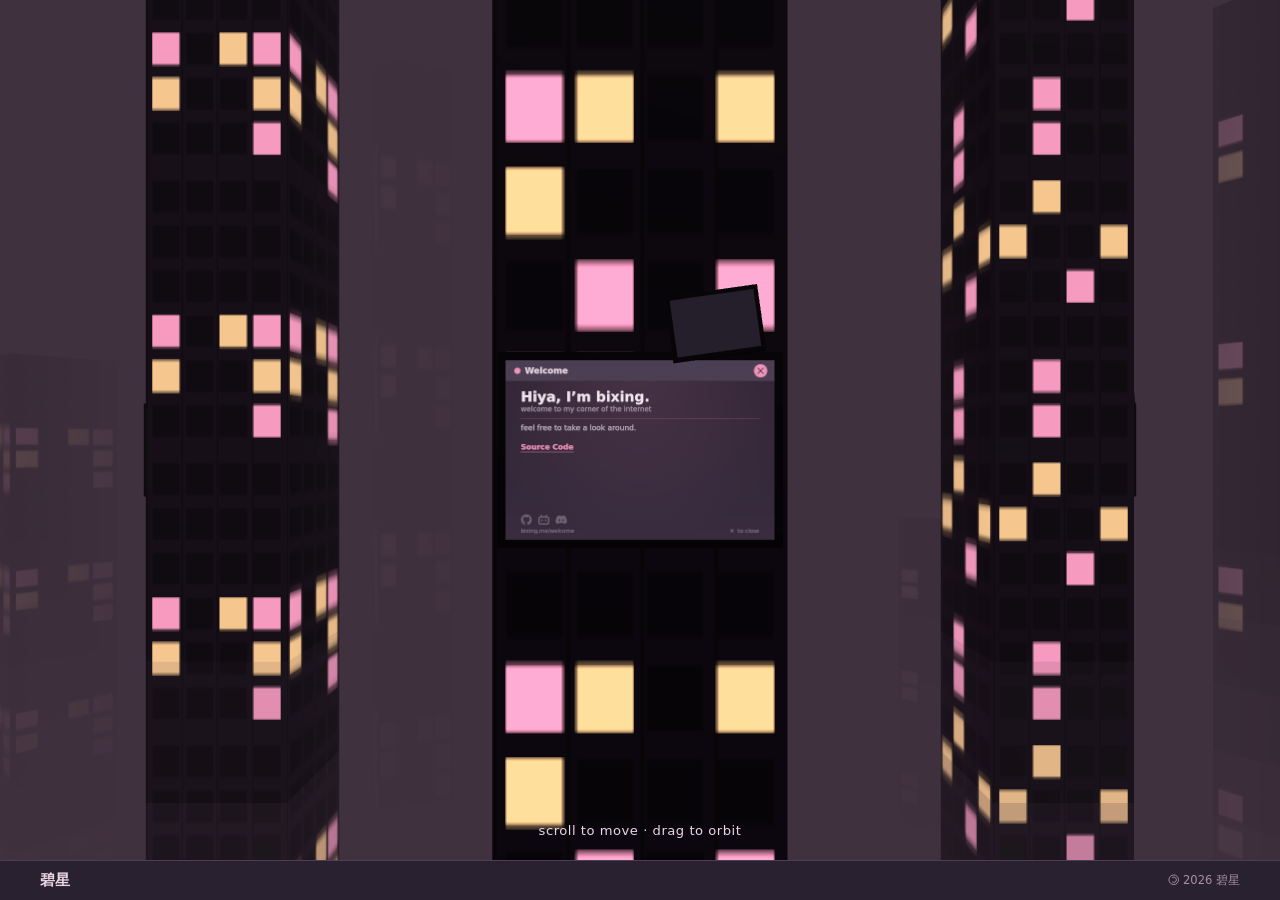
==== commit ffd1c5b1: "main website now a gloomy city with pink haze, added some content, added loading screen" ====
--- a/src/index.html
+++ b/src/index.html
@@ -4,26 +4,26 @@
 <meta charset="utf-8">
 <meta name="viewport" content="width=device-width, initial-scale=1">
 <title>碧星</title>
-<meta name="description" content="Linux, servers, and assorted anime moments. My corner of the internet.">
+<meta name="description" content="Hiya, I'm bixing. Welcome to my corner of the internet, feel free to take a look around.">
 <meta name="theme-color" content="#fff7fb">
 <meta name="color-scheme" content="light">
 <script>
-// Decide before first paint whether the 3D scene is coming, so the plain
-// sections never flash on screen first. main.js removes this class once the
-// scene is up (or hands the sections back if 3D can't run).
+// Decide before first paint whether the 3D scene is coming, so nothing flashes
+// on screen first. main.js removes this class once the scene is up.
 (function () {
   try {
     var reduce = window.matchMedia('(prefers-reduced-motion: reduce)').matches;
     var c = document.createElement('canvas');
     var gl = !!(window.WebGLRenderingContext && (c.getContext('webgl2') || c.getContext('webgl')));
     if (gl && !reduce) {
+      window.__boot = performance.now();
       document.documentElement.classList.add('pending3d');
-      // safety: if the 3D bundle never arrives, reveal the plain content
+      // safety: if the 3D bundle never arrives, reveal the page
       window.setTimeout(function () {
         document.documentElement.classList.remove('pending3d');
       }, 5000);
     }
-  } catch (e) { /* no WebGL: just show the plain content */ }
+  } catch (e) { /* no WebGL: just show the page */ }
 })();
 </script>
 <link rel="icon" href="favicon.svg" type="image/svg+xml">
@@ -43,80 +43,7 @@
 <canvas id="scene3d" class="scene3d" aria-hidden="true"></canvas>
 
 <main class="scene" id="main">
-  <p class="scene-hud" aria-hidden="true">scroll to move &middot; drag to orbit &middot; click a screen</p>
-
-  <section class="window" id="about" aria-labelledby="about-title">
-    <div class="window-box">
-      <div class="window-bar">
-        <span class="window-title" id="about-title">About</span>
-        <button type="button" class="window-close" aria-label="Close">&times;</button>
-      </div>
-      <div class="window-body center">
-        <h2>Hi, I&rsquo;m 碧星.</h2>
-        <p>I run Linux servers and a small Kubernetes cluster because I find it fun, and I made this website because I could.</p>
-      </div>
-    </div>
-  </section>
-
-  <section class="window" id="setup" aria-labelledby="setup-title">
-    <div class="window-box">
-      <div class="window-bar">
-        <span class="window-title" id="setup-title">Setup</span>
-        <button type="button" class="window-close" aria-label="Close">&times;</button>
-      </div>
-      <div class="window-body">
-        <p><a href="https://fedoraproject.org" target="_blank" rel="noopener noreferrer">Fedora</a> on the machines, containers for most things, Kubernetes for the rest, and Terraform for the cloud. Ansible rebuilds it all from git when something breaks.</p>
-        <ul class="chips">
-          <li class="chip">Fedora</li>
-          <li class="chip">Podman</li>
-          <li class="chip">Kubernetes</li>
-          <li class="chip">Terraform</li>
-          <li class="chip">Ansible</li>
-          <li class="chip">Cloudflare</li>
-        </ul>
-      </div>
-    </div>
-  </section>
-
-  <section class="window" id="moments" aria-labelledby="moments-title">
-    <div class="window-box">
-      <div class="window-bar">
-        <span class="window-title" id="moments-title">Moments</span>
-        <button type="button" class="window-close" aria-label="Close">&times;</button>
-      </div>
-      <div class="window-body center">
-        <p>In no particular order.</p>
-        <div class="carousel">
-          <div class="stage">
-            <ul class="memes">
-              <li class="meme" style="--i: 0"><img src="/images/anon-crine.gif" alt="Anon crying" loading="lazy" width="176" height="176"></li>
-              <li class="meme" style="--i: 1"><img src="/images/anon-heart.gif" alt="Anon, unimpressed" loading="lazy" width="176" height="176"></li>
-              <li class="meme" style="--i: 2"><img src="/images/sakiko-sip.gif" alt="Sakiko sipping tea" loading="lazy" width="176" height="176"></li>
-              <li class="meme" style="--i: 3"><img src="/images/sakiko-spin.gif" alt="Sakiko plush, spinning" loading="lazy" width="176" height="176"></li>
-              <li class="meme" style="--i: 4"><img src="/images/soyo-peek.gif" alt="Soyo and her phone" loading="lazy" width="176" height="176"></li>
-              <li class="meme" style="--i: 5"><img src="/images/tomori-GUGUGAGA.gif" alt="Tomori, as a penguin" loading="lazy" width="176" height="176"></li>
-              <li class="meme" style="--i: 6"><img src="/images/uika-throws-mutsumi.gif" alt="The night-steps scene" loading="lazy" width="176" height="176"></li>
-            </ul>
-          </div>
-        </div>
-      </div>
-    </div>
-  </section>
-
-  <section class="window" id="links" aria-labelledby="links-title">
-    <div class="window-box">
-      <div class="window-bar">
-        <span class="window-title" id="links-title">Links</span>
-        <button type="button" class="window-close" aria-label="Close">&times;</button>
-      </div>
-      <div class="window-body center">
-        <ul class="links">
-          <li><a class="btn btn-primary" href="/portfolio/">The professional me</a></li>
-          <li><a class="btn" href="https://github.com/bi-xing" target="_blank" rel="noopener noreferrer">GitHub</a></li>
-        </ul>
-      </div>
-    </div>
-  </section>
+  <p class="scene-hud" aria-hidden="true">scroll to move &middot; drag to orbit</p>
 </main>
 
 <footer class="taskbar">
--- a/src/styles.css
+++ b/src/styles.css
@@ -12,6 +12,11 @@
   --shadow: 0 16px 34px -22px rgba(176, 120, 162, 0.65);
   --shadow-lg: 0 34px 60px -30px rgba(150, 90, 135, 0.6);
   --header-bg: rgba(255, 247, 251, 0.78);
+  --panel: #2a2130;        /* dark pastel (footer + boot) */
+  --panel-2: #3a2e40;
+  --panel-border: #4c3e53;
+  --panel-ink: #ead6e6;
+  --panel-muted: #a790a8;
 
   --font: ui-rounded, "Hiragino Maru Gothic ProN", "Quicksand", "Nunito",
     "Segoe UI", system-ui, -apple-system, sans-serif;
@@ -130,25 +135,25 @@
   flex-wrap: wrap;
   align-items: center;
   justify-content: space-between;
-  gap: 0.5rem 1.25rem;
-  padding: 0.75rem clamp(1.25rem, 4vw, 2.5rem);
-  border-top: 1px solid var(--border);
-  background: var(--header-bg);
-  backdrop-filter: blur(10px);
+  gap: 0.25rem 1rem;
+  padding: 0.4rem clamp(1rem, 4vw, 2.5rem);
+  border-top: 1px solid var(--panel-border);
+  background: var(--panel);
+  color: var(--panel-ink);
 }
 
 .taskbar .brand {
-  font-size: 1.15rem;
+  font-size: 0.95rem;
   font-weight: 700;
   letter-spacing: 0.02em;
-  color: var(--ink);
+  color: var(--panel-ink);
   text-decoration: none;
 }
 
 .taskbar-note {
   margin: 0;
-  color: var(--muted);
-  font-size: 0.82rem;
+  color: var(--panel-muted);
+  font-size: 0.72rem;
 }
 
 .copyleft {
@@ -161,7 +166,6 @@
 /* While the 3D scene loads, hide the plain sections so they can't flash in
    first; show a small sakiko-sipping card with a pastel loading bar instead.
    Removed the moment the scene is ready. */
-.pending3d .window,
 .pending3d .scene-hud,
 .pending3d .taskbar {
   display: none;
@@ -176,6 +180,7 @@
   align-items: center;
   justify-content: center;
   gap: 0.85rem;
+  background: var(--panel);
 }
 
 .pending3d .boot {
@@ -186,9 +191,9 @@
   position: absolute;
   inset: 0;
   margin: auto;
-  width: clamp(20rem, 78vmin, 46rem);
+  width: clamp(28rem, 96vmin, 64rem);
   height: auto;
-  opacity: 0.3;
+  opacity: 0.45;
   pointer-events: none;
   -webkit-mask-image: radial-gradient(closest-side, #000 55%, transparent 100%);
   mask-image: radial-gradient(closest-side, #000 55%, transparent 100%);
@@ -213,9 +218,9 @@
   width: 132px;
   height: 8px;
   overflow: hidden;
-  border: 1px solid var(--border);
+  border: 1px solid var(--panel-border);
   border-radius: 999px;
-  background: var(--bg-2);
+  background: var(--panel-2);
 }
 
 .boot-bar span {
@@ -289,15 +294,7 @@
   pointer-events: none;
 }
 
-body.webgl .window {
-  pointer-events: auto;
-}
-
-/* a blurred bar over a live canvas is re-composited every frame — make it solid */
-body.webgl .taskbar {
-  background: var(--bg-2);
-  backdrop-filter: none;
-}
+/* the footer is already a solid dark pastel — nothing to do over the canvas */
 
 .scene-hud {
   position: fixed;
@@ -308,7 +305,7 @@
   display: none;
   margin: 0;
   text-align: center;
-  color: var(--muted);
+  color: var(--panel-ink);
   font-size: 0.82rem;
   letter-spacing: 0.04em;
   pointer-events: none;
@@ -318,107 +315,9 @@
   display: block;
 }
 
-/* ---------- screens (windows) ---------- */
-/* Default (no JS): readable stacked cards. With JS (see .js below): 3D overlays. */
-
-.window {
-  width: min(100% - 2.5rem, var(--maxw));
-  margin: 1.5rem auto;
-}
-
-.window-box {
-  overflow: hidden;
-  border: 1px solid var(--border);
-  border-radius: 18px;
-  background: var(--surface);
-  box-shadow: var(--shadow);
-}
-
-.window-bar {
-  display: flex;
-  align-items: center;
-  justify-content: space-between;
-  gap: 1rem;
-  padding: 0.6rem 0.7rem 0.6rem 1rem;
-  border-bottom: 1px solid var(--border);
-  background: var(--bg-2);
-}
-
-.window-title {
-  font-size: 0.92rem;
-  font-weight: 700;
-}
-
-.window-close {
+/* inside a page, scrolling/dragging do nothing — drop the orbit hint */
+.in-page .scene-hud {
   display: none;
-  place-items: center;
-  width: 1.9rem;
-  height: 1.9rem;
-  padding: 0;
-  border: 1px solid var(--border);
-  border-radius: 50%;
-  background: var(--surface);
-  color: var(--ink);
-  font-size: 1.1rem;
-  line-height: 1;
-  cursor: pointer;
-  transition: var(--ease);
-}
-
-.window-close:hover {
-  border-color: transparent;
-  background: var(--accent);
-  color: var(--accent-ink);
-}
-
-.window-body {
-  padding: clamp(1.25rem, 3.5vw, 2rem);
-}
-
-.window-body.center {
-  text-align: center;
-}
-
-/* With JS + WebGL: screens become 3D overlays. */
-.js .window {
-  position: fixed;
-  inset: 0;
-  z-index: 40;
-  display: grid;
-  place-items: center;
-  width: auto;
-  margin: 0;
-  padding: 1.25rem;
-  background: rgba(72, 56, 79, 0.3);
-  backdrop-filter: blur(6px);
-  opacity: 0;
-  visibility: hidden;
-  transition: opacity 0.28s ease, visibility 0.28s;
-  perspective: 1200px;
-}
-
-.js .window.is-open {
-  opacity: 1;
-  visibility: visible;
-}
-
-.js .window-box {
-  width: min(100%, var(--maxw));
-  max-height: min(86svh, 42rem);
-  overflow: auto;
-  box-shadow: var(--shadow-lg);
-  transform: translateZ(-520px) rotateX(14deg) scale(0.92);
-  opacity: 0;
-  transition: transform 0.4s cubic-bezier(0.2, 0.8, 0.25, 1), opacity 0.4s ease;
-}
-
-.js .window.is-open .window-box {
-  transform: none;
-  opacity: 1;
-}
-
-.js .window-close {
-  display: grid;
 }
 
 /* ---------- chips ---------- */
@@ -525,11 +424,6 @@
       transform: rotateY(-360deg);
     }
   }
-}
-
-/* don't spin the ring while its screen is closed */
-.js .window:not(.is-open) .memes {
-  animation-play-state: paused;
 }
 
 /* ---------- links ---------- */
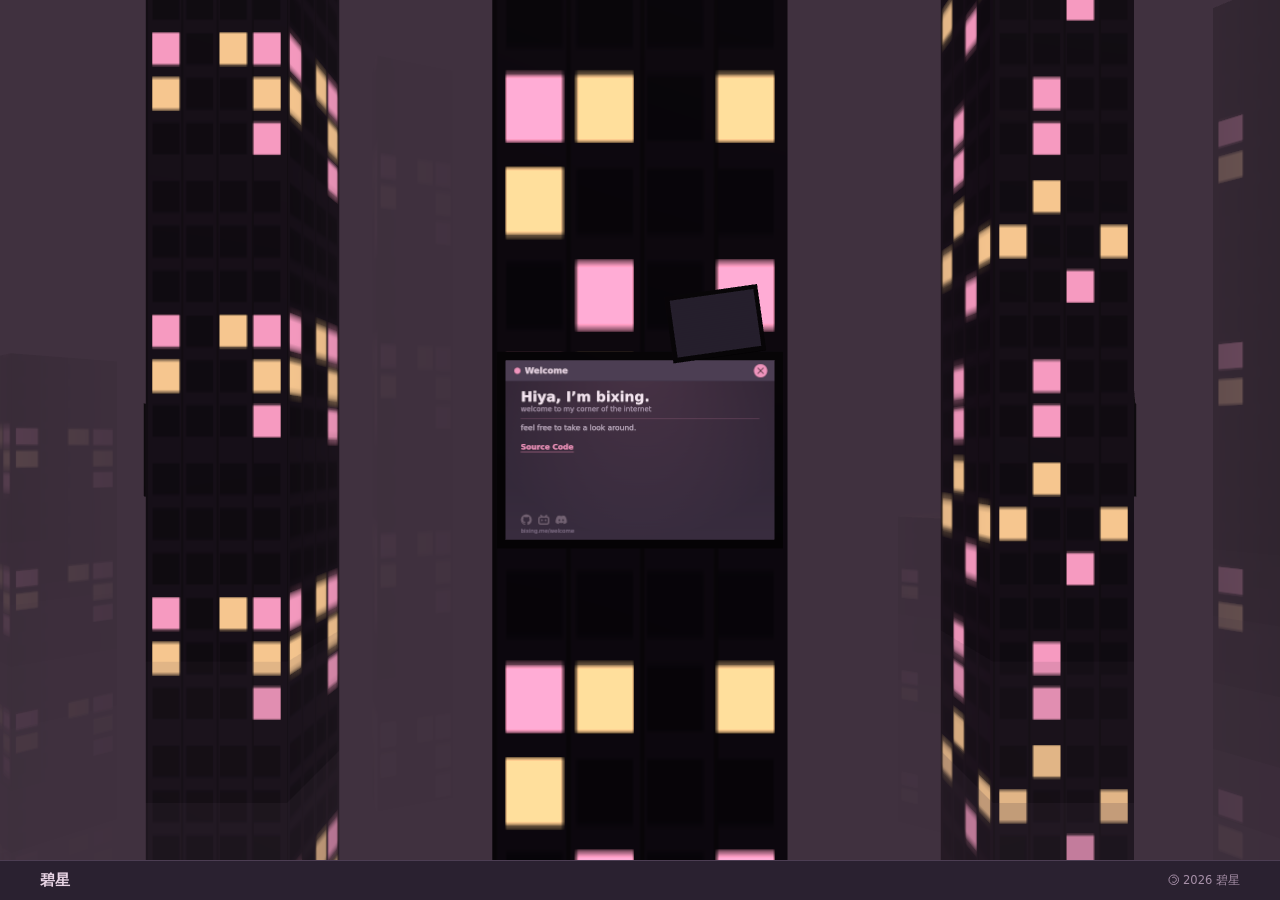
==== commit 05d29f80: "fixed horrific mobile experience" ====
--- a/src/index.html
+++ b/src/index.html
@@ -43,7 +43,7 @@
 <canvas id="scene3d" class="scene3d" aria-hidden="true"></canvas>
 
 <main class="scene" id="main">
-  <p class="scene-hud" aria-hidden="true">scroll to move &middot; drag to orbit</p>
+  <p class="scene-hud" aria-hidden="true">scroll or swipe to move &middot; drag to orbit</p>
 </main>
 
 <footer class="taskbar">
--- a/src/styles.css
+++ b/src/styles.css
@@ -286,6 +286,7 @@
 
 body.webgl {
   overflow: hidden;
+  overscroll-behavior: none;
 }
 
 body.webgl .scene {
@@ -315,9 +316,22 @@
   display: block;
 }
 
-/* inside a page, scrolling/dragging do nothing — drop the orbit hint */
+/* the orbit hint is only a nudge: show it steadily once the scene is up, then
+   fade away after 5s. Gated on :not(.pending3d) so it starts after the boot
+   screen rather than while it's still hidden behind it. */
+html:not(.pending3d) body.webgl .scene-hud {
+  animation: hud-hide 5s ease-in forwards;
+}
+
+/* inside a page, scrolling/dragging do nothing — hide the hint with visibility
+   (not display) so toggling it can't restart the animation */
 .in-page .scene-hud {
-  display: none;
+  visibility: hidden;
+}
+
+@keyframes hud-hide {
+  0%, 90% { opacity: 1; }
+  100% { opacity: 0; }
 }
 
 /* ---------- chips ---------- */
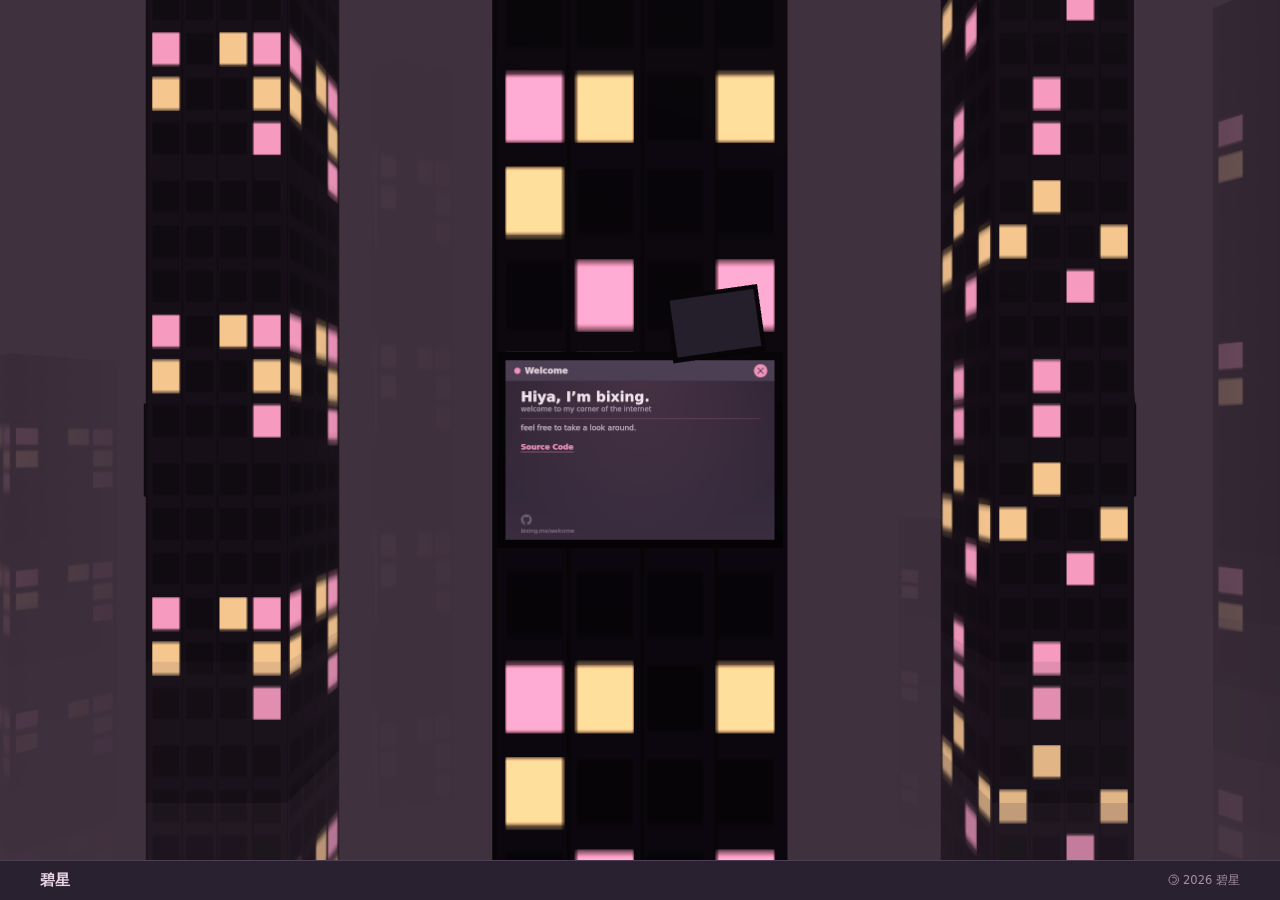
==== commit d96227e2: "added anon tokyo, with overall same entrance as mutou, but with great vibes latin font for fanciness" ====
--- a/src/index.html
+++ b/src/index.html
@@ -11,6 +11,14 @@
 // Decide before first paint whether the 3D scene is coming, so nothing flashes
 // on screen first. main.js removes this class once the scene is up.
 (function () {
+  var returnTags = {
+    '#curse-of-mu': 'mutou',
+    '#anon-tokyo': 'anon-tokyo'
+  };
+  var returnTower = returnTags[window.location.hash] || '';
+  window.__skipBoot = !!returnTower;
+  window.__startTower = returnTower;
+  if (returnTower) document.documentElement.classList.add('skip-boot');
   try {
     var reduce = window.matchMedia('(prefers-reduced-motion: reduce)').matches;
     var c = document.createElement('canvas');
@@ -33,7 +41,7 @@
 <a class="skip-link" href="#main">Skip to content</a>
 
 <div class="boot" aria-hidden="true">
-  <img class="boot-gif" src="/images/sakiko-sip.gif" alt="">
+  <video class="boot-gif" src="/images/sakiko-sip.webm" autoplay muted loop playsinline aria-hidden="true"></video>
   <p class="boot-name">碧星</p>
   <div class="boot-bar"><span></span></div>
 </div>
@@ -51,7 +59,6 @@
   <p class="taskbar-note"><svg class="copyleft" viewBox="0 0 24 24" fill="none" stroke="currentColor" stroke-width="2" aria-hidden="true" focusable="false"><circle cx="12" cy="12" r="10"></circle><path d="M8.85 7.5A5.5 5.5 0 1 1 8.85 16.5"></path></svg> 2026 碧星</p>
 </footer>
 
-<script src="vendor/omggif.js"></script>
 <script type="module" src="main.js"></script>
 </body>
 </html>
--- a/src/styles.css
+++ b/src/styles.css
@@ -1,3 +1,13 @@
+/* Self-hosted calligraphic face used by the ANON TOKYO billboard.
+   Great Vibes, SIL Open Font License 1.1 (see fonts/OFL.txt). */
+@font-face {
+  font-family: "Anon Script";
+  font-style: normal;
+  font-weight: 400;
+  font-display: swap;
+  src: url("fonts/great-vibes-latin.woff2") format("woff2");
+}
+
 :root {
   color-scheme: light;
 
@@ -117,6 +127,16 @@
   z-index: 60;
 }
 
+/* Returning from /mutou/: skip the boot cutscene and use the scene's
+   dark haze so there is no pink flash while the 3D bundle loads. */
+html.skip-boot.pending3d body {
+  background: #40313f;
+}
+
+html.skip-boot.pending3d .boot {
+  display: none;
+}
+
 /* ---------- desktop ---------- */
 
 .scene {
@@ -252,22 +272,14 @@
 
 /* ---------- 3D room (progressive enhancement) ---------- */
 
-/* the one active GIF lives here: in the render tree so it animates, but
-   tucked behind the canvas. Only the focused computer's GIF is ever added. */
+/* Video and fallback-image elements stay in the render tree behind the
+   canvas. Only the focused computer's media source is loaded at a time. */
 .gif-bank {
   position: fixed;
   inset: 0;
   z-index: 0;
   overflow: hidden;
   pointer-events: none;
-}
-
-.gif-bank img {
-  position: absolute;
-  top: 0;
-  left: 0;
-  width: 220px;
-  height: auto;
 }
 
 .scene3d {
